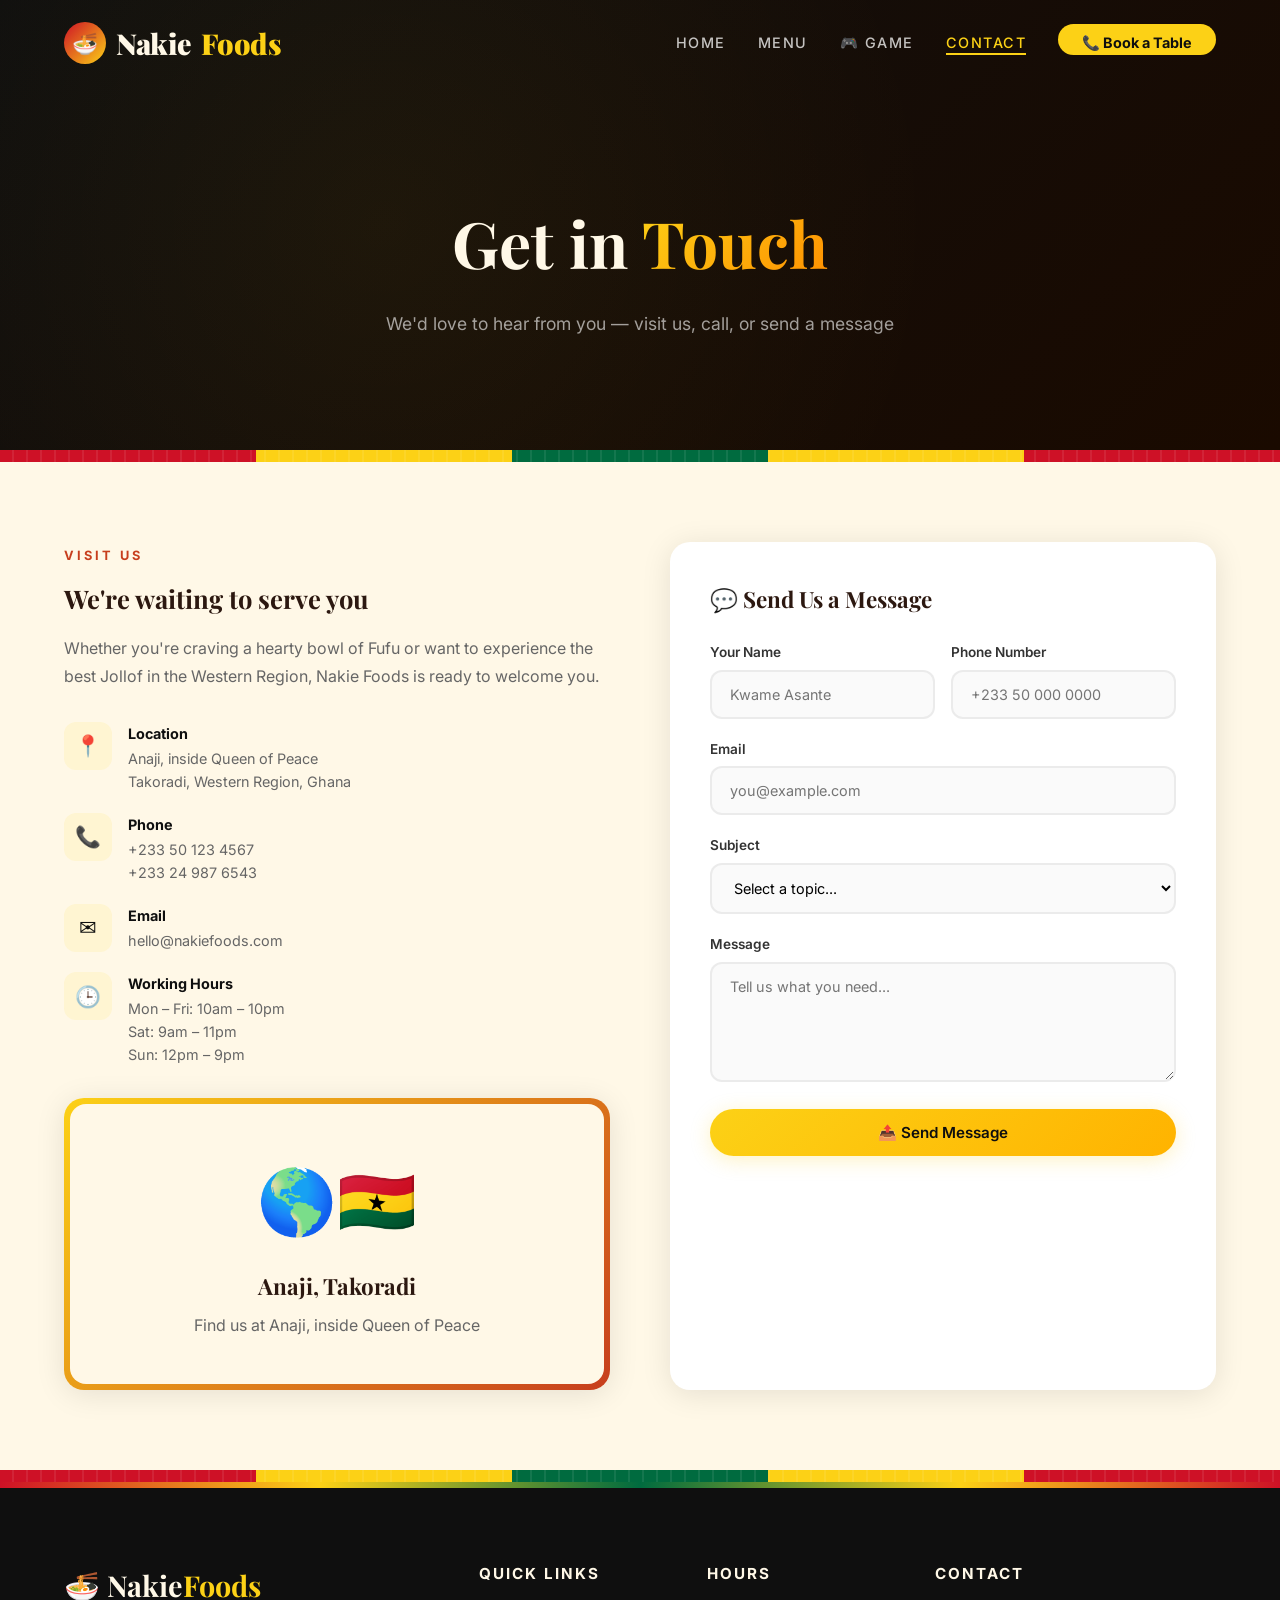
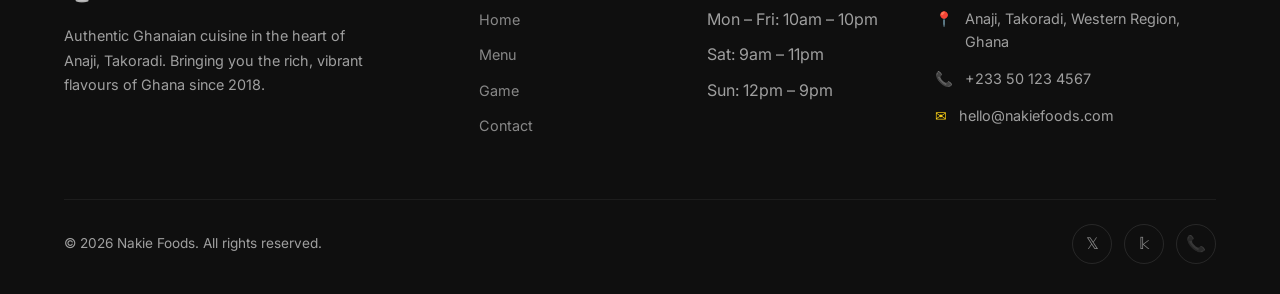
==== contact.html @ 51af8682 "Initial commit - Nakie Foods restaurant website with fufu pounding mini-game" ====
<!DOCTYPE html>
<html lang="en">
<head>
  <meta charset="UTF-8">
  <meta name="viewport" content="width=device-width, initial-scale=1.0">
  <meta name="description" content="Contact Nakie Foods in Anaji, Takoradi. Get in touch, book a table, or find our location for the best Ghanaian cuisine.">
  <title>Contact Us | Nakie Foods – Anaji, Takoradi</title>
  <link rel="stylesheet" href="css/style.css">
</head>
<body>

<div class="loader" id="loader">
  <div class="loader-spinner"></div>
</div>

<nav class="nav" id="nav">
  <div class="container">
    <a href="index.html" class="nav-logo">
      <span class="logo-icon">&#127836;</span>
      Nakie<span>Foods</span>
    </a>
    <button class="hamburger" id="hamburger" aria-label="Menu">
      <span></span><span></span><span></span>
    </button>
    <ul class="nav-links" id="navLinks">
      <li><a href="index.html">Home</a></li>
      <li><a href="menu.html">Menu</a></li>
      <li><a href="game.html">&#127918; Game</a></li>
      <li><a href="contact.html" class="active">Contact</a></li>
      <li><a href="contact.html" class="nav-cta">&#128222; Book a Table</a></li>
    </ul>
  </div>
</nav>

<section class="page-hero">
  <div class="container">
    <h1>Get in <span class="highlight">Touch</span></h1>
    <p>We'd love to hear from you — visit us, call, or send a message</p>
  </div>
</section>

<div class="kente-strip"></div>

<section class="contact-section">
  <div class="container">
    <div class="contact-grid">
      <div class="contact-info reveal">
        <span class="section-header" style="text-align:left;margin-bottom:16px;">
          <span class="subtitle">Visit Us</span>
        </span>
        <h3>We're waiting to serve you</h3>
        <p>Whether you're craving a hearty bowl of Fufu or want to experience the best Jollof in the Western Region, Nakie Foods is ready to welcome you.</p>
        <div class="contact-details">
          <div class="contact-detail">
            <div class="icon">&#128205;</div>
            <div class="info">
              <h4>Location</h4>
              <p>Anaji, inside Queen of Peace<br>Takoradi, Western Region, Ghana</p>
            </div>
          </div>
          <div class="contact-detail">
            <div class="icon">&#128222;</div>
            <div class="info">
              <h4>Phone</h4>
              <p>+233 50 123 4567<br>+233 24 987 6543</p>
            </div>
          </div>
          <div class="contact-detail">
            <div class="icon">&#9993;</div>
            <div class="info">
              <h4>Email</h4>
              <p>hello@nakiefoods.com</p>
            </div>
          </div>
          <div class="contact-detail">
            <div class="icon">&#128338;</div>
            <div class="info">
              <h4>Working Hours</h4>
              <p>Mon – Fri: 10am – 10pm<br>Sat: 9am – 11pm<br>Sun: 12pm – 9pm</p>
            </div>
          </div>
        </div>
        <div class="contact-map">
          <div class="map-inner">
            <div class="big-emoji">&#127758;&#127468;&#127469;</div>
<h4>Anaji, Takoradi</h4>
<p>Find us at Anaji, inside Queen of Peace</p>
          </div>
        </div>
      </div>
      <div class="contact-form reveal">
        <h3>&#128172; Send Us a Message</h3>
        <form id="contactForm">
          <div class="form-row">
            <div class="form-group">
              <label for="name">Your Name</label>
              <input type="text" id="name" placeholder="Kwame Asante" required>
            </div>
            <div class="form-group">
              <label for="phone">Phone Number</label>
              <input type="tel" id="phone" placeholder="+233 50 000 0000">
            </div>
          </div>
          <div class="form-group">
            <label for="email">Email</label>
            <input type="email" id="email" placeholder="you@example.com" required>
          </div>
          <div class="form-group">
            <label for="subject">Subject</label>
            <select id="subject">
              <option value="">Select a topic...</option>
              <option value="reservation">Table Reservation</option>
              <option value="catering">Catering / Event Booking</option>
              <option value="feedback">Feedback / Compliment</option>
              <option value="inquiry">General Inquiry</option>
            </select>
          </div>
          <div class="form-group">
            <label for="message">Message</label>
            <textarea id="message" placeholder="Tell us what you need..."></textarea>
          </div>
          <button type="submit" class="btn btn-primary" style="width:100%;justify-content:center;">&#128228; Send Message</button>
        </form>
      </div>
    </div>
  </div>
</section>

<div class="kente-strip"></div>

<footer class="footer">
  <div class="container">
    <div class="footer-grid">
      <div class="footer-brand">
        <h3>&#127836; Nakie<span>Foods</span></h3>
        <p>Authentic Ghanaian cuisine in the heart of Anaji, Takoradi. Bringing you the rich, vibrant flavours of Ghana since 2018.</p>
      </div>
      <div class="footer-col">
        <h4>Quick Links</h4>
        <ul>
          <li><a href="index.html">Home</a></li>
          <li><a href="menu.html">Menu</a></li>
          <li><a href="game.html">Game</a></li>
          <li><a href="contact.html">Contact</a></li>
        </ul>
      </div>
      <div class="footer-col">
        <h4>Hours</h4>
        <ul>
          <li>Mon – Fri: 10am – 10pm</li>
          <li>Sat: 9am – 11pm</li>
          <li>Sun: 12pm – 9pm</li>
        </ul>
      </div>
      <div class="footer-col">
        <h4>Contact</h4>
        <div class="contact-item">
          <span class="icon">&#128205;</span>
          <span>Anaji, Takoradi, Western Region, Ghana</span>
        </div>
        <div class="contact-item">
          <span class="icon">&#128222;</span>
          <span>+233 50 123 4567</span>
        </div>
        <div class="contact-item">
          <span class="icon">&#9993;</span>
          <span>hello@nakiefoods.com</span>
        </div>
      </div>
    </div>
    <div class="footer-bottom">
      <span>&copy; 2026 Nakie Foods. All rights reserved.</span>
      <div class="footer-socials">
        <a href="#" aria-label="Instagram">&#120143;</a>
        <a href="#" aria-label="Facebook">&#120156;</a>
        <a href="#" aria-label="WhatsApp">&#128222;</a>
      </div>
    </div>
  </div>
</footer>

<script src="js/script.js"></script>
</body>
</html>
---- css/style.css ----
@import url('https://fonts.googleapis.com/css2?family=Playfair+Display:ital,wght@0,400;0,700;0,900;1,700&family=Inter:wght@300;400;600;700;800&family=DM+Sans:wght@400;500;700&display=swap');

:root {
  --red: #CE1126;
  --gold: #FCD116;
  --green: #006B3F;
  --black: #0F0F0F;
  --cream: #FFF8E7;
  --terracotta: #C73E1D;
  --warm-brown: #8B4513;
  --dark-brown: #2C1810;
  --spice: #E8A317;
  --font-display: 'Playfair Display', serif;
  --font-body: 'Inter', sans-serif;
  --font-alt: 'DM Sans', sans-serif;
  --shadow: 0 4px 30px rgba(0,0,0,0.1);
  --shadow-lg: 0 8px 50px rgba(0,0,0,0.15);
  --transition: 0.4s cubic-bezier(0.25, 0.46, 0.45, 0.94);
}

*, *::before, *::after { margin: 0; padding: 0; box-sizing: border-box; }

html {
  scroll-behavior: smooth;
  font-size: 16px;
}

body {
  font-family: var(--font-body);
  color: var(--black);
  background: var(--cream);
  overflow-x: hidden;
  line-height: 1.6;
}

::selection {
  background: var(--gold);
  color: var(--black);
}

.container {
  max-width: 1200px;
  margin: 0 auto;
  padding: 0 24px;
}

/* ─── PATTERN OVERLAYS ─── */
.pattern-bg {
  position: relative;
}
.pattern-bg::before {
  content: '';
  position: absolute;
  inset: 0;
  opacity: 0.04;
  background-image:
    repeating-linear-gradient(45deg, var(--black) 0px, var(--black) 2px, transparent 2px, transparent 8px),
    repeating-linear-gradient(-45deg, var(--black) 0px, var(--black) 2px, transparent 2px, transparent 8px);
  pointer-events: none;
}

.kente-strip {
  height: 12px;
  background: linear-gradient(
    90deg,
    var(--red) 0%, var(--red) 20%,
    var(--gold) 20%, var(--gold) 40%,
    var(--green) 40%, var(--green) 60%,
    var(--gold) 60%, var(--gold) 80%,
    var(--red) 80%, var(--red) 100%
  );
  position: relative;
}
.kente-strip::after {
  content: '';
  position: absolute;
  inset: 0;
  background: repeating-linear-gradient(
    90deg,
    transparent, transparent 12px,
    rgba(255,255,255,0.08) 12px, rgba(255,255,255,0.08) 14px
  );
}

/* ─── LOADER ─── */
.loader {
  position: fixed;
  inset: 0;
  background: var(--black);
  display: flex;
  align-items: center;
  justify-content: center;
  z-index: 99999;
  transition: opacity 0.8s ease, visibility 0.8s ease;
}
.loader.hidden {
  opacity: 0;
  visibility: hidden;
}
.loader-spinner {
  width: 60px;
  height: 60px;
  border-radius: 50%;
  border: 4px solid var(--gold);
  border-top-color: var(--red);
  animation: spin 0.8s linear infinite;
}
@keyframes spin { to { transform: rotate(360deg); } }

/* ─── NAV ─── */
.nav {
  position: fixed;
  top: 0;
  left: 0;
  right: 0;
  z-index: 9999;
  padding: 20px 0;
  transition: all var(--transition);
}
.nav.scrolled {
  background: rgba(15,15,15,0.95);
  backdrop-filter: blur(20px);
  padding: 12px 0;
  box-shadow: 0 4px 30px rgba(0,0,0,0.3);
}
.nav .container {
  display: flex;
  align-items: center;
  justify-content: space-between;
}
.nav-logo {
  font-family: var(--font-display);
  font-size: 1.8rem;
  font-weight: 900;
  color: var(--cream);
  text-decoration: none;
  letter-spacing: -0.5px;
  display: flex;
  align-items: center;
  gap: 10px;
}
.nav-logo span {
  color: var(--gold);
}
.nav-logo .logo-icon {
  width: 42px;
  height: 42px;
  background: linear-gradient(135deg, var(--red), var(--gold));
  border-radius: 50%;
  display: flex;
  align-items: center;
  justify-content: center;
  font-size: 1.3rem;
}
.nav-links {
  display: flex;
  list-style: none;
  gap: 32px;
  align-items: center;
}
.nav-links a {
  color: rgba(255,255,255,0.75);
  text-decoration: none;
  font-size: 0.9rem;
  font-weight: 500;
  text-transform: uppercase;
  letter-spacing: 1.5px;
  transition: color var(--transition);
  position: relative;
  padding-bottom: 4px;
}
.nav-links a::after {
  content: '';
  position: absolute;
  bottom: 0;
  left: 0;
  width: 0;
  height: 2px;
  background: var(--gold);
  transition: width var(--transition);
}
.nav-links a:hover { color: var(--cream); }
.nav-links a:hover::after { width: 100%; }
.nav-links a.active { color: var(--gold); }
.nav-links a.active::after { width: 100%; }

.nav-cta {
  background: var(--gold);
  color: var(--black) !important;
  padding: 10px 24px;
  border-radius: 50px;
  font-weight: 700 !important;
  text-transform: none !important;
  letter-spacing: 0 !important;
  transition: all var(--transition) !important;
}
.nav-cta::after { display: none !important; }
.nav-cta:hover {
  background: var(--cream) !important;
  transform: translateY(-2px);
  box-shadow: 0 8px 25px rgba(252,209,22,0.3);
}

.hamburger {
  display: none;
  flex-direction: column;
  gap: 5px;
  cursor: pointer;
  background: none;
  border: none;
  padding: 4px;
}
.hamburger span {
  width: 28px;
  height: 2.5px;
  background: var(--cream);
  transition: all var(--transition);
  border-radius: 2px;
}
.hamburger.active span:nth-child(1) { transform: rotate(45deg) translate(5px, 5px); }
.hamburger.active span:nth-child(2) { opacity: 0; }
.hamburger.active span:nth-child(3) { transform: rotate(-45deg) translate(5px, -5px); }

/* ─── HERO ─── */
.hero {
  min-height: 100vh;
  display: flex;
  align-items: center;
  position: relative;
  background: linear-gradient(135deg, var(--black) 0%, #1a0a00 50%, var(--dark-brown) 100%);
  overflow: hidden;
}
.hero::before {
  content: '';
  position: absolute;
  inset: 0;
  background:
    radial-gradient(circle at 20% 50%, rgba(252,209,22,0.06) 0%, transparent 50%),
    radial-gradient(circle at 80% 30%, rgba(206,17,38,0.05) 0%, transparent 50%),
    radial-gradient(circle at 50% 80%, rgba(0,107,63,0.04) 0%, transparent 50%);
  pointer-events: none;
}

.hero-pattern {
  position: absolute;
  inset: 0;
  overflow: hidden;
  pointer-events: none;
}
.hero-pattern .shape {
  position: absolute;
  border-radius: 50%;
  opacity: 0.03;
}
.hero-pattern .shape:nth-child(1) {
  width: 600px;
  height: 600px;
  background: var(--gold);
  top: -100px;
  right: -100px;
  animation: float 20s ease-in-out infinite;
}
.hero-pattern .shape:nth-child(2) {
  width: 400px;
  height: 400px;
  background: var(--red);
  bottom: -50px;
  left: -50px;
  animation: float 25s ease-in-out infinite reverse;
}
.hero-pattern .shape:nth-child(3) {
  width: 300px;
  height: 300px;
  background: var(--green);
  top: 50%;
  left: 60%;
  animation: float 18s ease-in-out infinite;
}

@keyframes float {
  0%, 100% { transform: translate(0, 0) rotate(0deg); }
  33% { transform: translate(30px, -30px) rotate(5deg); }
  66% { transform: translate(-20px, 20px) rotate(-3deg); }
}

.hero-content {
  position: relative;
  z-index: 2;
  display: grid;
  grid-template-columns: 1fr 1fr;
  gap: 60px;
  align-items: center;
  padding: 120px 0 80px;
}

.hero-text .badge {
  display: inline-block;
  background: rgba(252,209,22,0.15);
  color: var(--gold);
  padding: 8px 20px;
  border-radius: 50px;
  font-size: 0.85rem;
  font-weight: 600;
  text-transform: uppercase;
  letter-spacing: 2px;
  margin-bottom: 24px;
  border: 1px solid rgba(252,209,22,0.25);
  backdrop-filter: blur(10px);
}

.hero-text h1 {
  font-family: var(--font-display);
  font-size: clamp(2.8rem, 6vw, 5rem);
  color: var(--cream);
  line-height: 1.1;
  margin-bottom: 24px;
  font-weight: 900;
}
.hero-text h1 .highlight {
  background: linear-gradient(135deg, var(--gold), #FF8F00);
  -webkit-background-clip: text;
  -webkit-text-fill-color: transparent;
  background-clip: text;
}

.hero-text p {
  color: rgba(255,255,255,0.7);
  font-size: 1.15rem;
  line-height: 1.8;
  margin-bottom: 36px;
  max-width: 520px;
}

.hero-buttons {
  display: flex;
  gap: 16px;
  flex-wrap: wrap;
}

.btn {
  display: inline-flex;
  align-items: center;
  gap: 10px;
  padding: 14px 32px;
  border-radius: 50px;
  font-weight: 600;
  font-size: 0.95rem;
  text-decoration: none;
  transition: all var(--transition);
  border: none;
  cursor: pointer;
  font-family: var(--font-body);
}
.btn-primary {
  background: linear-gradient(135deg, var(--gold), #FFB300);
  color: var(--black);
  box-shadow: 0 4px 20px rgba(252,209,22,0.25);
}
.btn-primary:hover {
  transform: translateY(-3px);
  box-shadow: 0 8px 35px rgba(252,209,22,0.35);
}
.btn-outline {
  border: 2px solid rgba(255,255,255,0.2);
  color: var(--cream);
  background: transparent;
}
.btn-outline:hover {
  border-color: var(--gold);
  color: var(--gold);
  background: rgba(252,209,22,0.1);
}

.hero-visual {
  position: relative;
  display: flex;
  justify-content: center;
  align-items: center;
}
.hero-visual .plate {
  width: 450px;
  height: 450px;
  border-radius: 50%;
  background: conic-gradient(from 45deg, var(--gold), var(--red), var(--green), var(--gold));
  opacity: 0.15;
  position: absolute;
  animation: pulse 4s ease-in-out infinite;
}
@keyframes pulse {
  0%, 100% { transform: scale(1); opacity: 0.15; }
  50% { transform: scale(1.05); opacity: 0.2; }
}

.hero-visual .food-grid {
  display: grid;
  grid-template-columns: 1fr 1fr;
  gap: 16px;
  position: relative;
  z-index: 1;
}
.hero-visual .food-item {
  width: 140px;
  height: 140px;
  border-radius: 24px;
  display: flex;
  flex-direction: column;
  align-items: center;
  justify-content: center;
  font-size: 2.5rem;
  background: rgba(255,255,255,0.05);
  backdrop-filter: blur(10px);
  border: 1px solid rgba(255,255,255,0.08);
  transition: all var(--transition);
  cursor: default;
  gap: 8px;
  position: relative;
  overflow: hidden;
}
.hero-visual .food-item span {
  font-size: 0.7rem;
  color: rgba(255,255,255,0.5);
  font-weight: 500;
  text-transform: uppercase;
  letter-spacing: 1px;
}
.hero-visual .food-item .food-img {
  width: 100%;
  height: 100%;
  object-fit: cover;
  border-radius: 20px;
  position: absolute;
  inset: 0;
}
.hero-visual .food-item:hover {
  background: rgba(255,255,255,0.1);
  transform: translateY(-8px) scale(1.02);
  border-color: rgba(252,209,22,0.3);
}
.hero-visual .food-item:nth-child(2) { transform: translateY(20px); }
.hero-visual .food-item:nth-child(3) { transform: translateY(-20px); }
.hero-visual .food-item:nth-child(4) { transform: translateY(0); }

/* ─── SECTION HEADERS ─── */
.section-header {
  text-align: center;
  margin-bottom: 60px;
}
.section-header .subtitle {
  display: inline-block;
  color: var(--terracotta);
  font-weight: 700;
  text-transform: uppercase;
  letter-spacing: 3px;
  font-size: 0.8rem;
  margin-bottom: 12px;
}
.section-header h2 {
  font-family: var(--font-display);
  font-size: clamp(2rem, 4vw, 3.2rem);
  color: var(--black);
  line-height: 1.2;
}
.section-header h2 .highlight {
  background: linear-gradient(135deg, var(--terracotta), var(--spice));
  -webkit-background-clip: text;
  -webkit-text-fill-color: transparent;
  background-clip: text;
}
.section-header p {
  color: #666;
  margin-top: 16px;
  font-size: 1.1rem;
  max-width: 600px;
  margin-left: auto;
  margin-right: auto;
}

/* ─── ABOUT SECTION ─── */
.about {
  padding: 100px 0;
  background: var(--cream);
}
.about-grid {
  display: grid;
  grid-template-columns: 1fr 1fr;
  gap: 60px;
  align-items: center;
}
.about-image {
  position: relative;
}
.about-image .frame {
  position: relative;
  border-radius: 24px;
  overflow: hidden;
  background: linear-gradient(135deg, var(--gold), var(--terracotta));
  padding: 8px;
}
.about-image .frame-inner {
  background: var(--cream);
  border-radius: 20px;
  padding: 40px;
  min-height: 380px;
  display: flex;
  flex-direction: column;
  align-items: center;
  justify-content: center;
  text-align: center;
}
.about-image .frame-inner .big-emoji {
  font-size: 5rem;
  margin-bottom: 16px;
}
.about-image .frame-inner h3 {
  font-family: var(--font-display);
  font-size: 1.8rem;
  color: var(--dark-brown);
}
.about-image .frame-inner p {
  color: #888;
  font-style: italic;
  margin-top: 8px;
}

.about-image .floating-card {
  position: absolute;
  bottom: -20px;
  right: -20px;
  background: var(--black);
  color: var(--cream);
  padding: 20px 28px;
  border-radius: 16px;
  box-shadow: var(--shadow-lg);
}
.about-img {
  width: 100%;
  height: 380px;
  object-fit: cover;
  border-radius: 18px;
  display: block;
}
.about-image .floating-card .number {
  font-family: var(--font-display);
  font-size: 2rem;
  font-weight: 900;
  color: var(--gold);
}
.about-image .floating-card .label {
  font-size: 0.85rem;
  opacity: 0.7;
}

.about-text h3 {
  font-family: var(--font-display);
  font-size: 1.6rem;
  margin-bottom: 20px;
  color: var(--dark-brown);
}
.about-text p {
  color: #555;
  line-height: 1.8;
  margin-bottom: 16px;
}
.about-stats {
  display: grid;
  grid-template-columns: repeat(3, 1fr);
  gap: 20px;
  margin-top: 32px;
}
.about-stats .stat {
  text-align: center;
  padding: 20px;
  background: white;
  border-radius: 16px;
  box-shadow: var(--shadow);
  transition: transform var(--transition);
}
.about-stats .stat:hover {
  transform: translateY(-4px);
}
.about-stats .stat .number {
  font-family: var(--font-display);
  font-size: 2rem;
  font-weight: 900;
  color: var(--terracotta);
}
.about-stats .stat .label {
  font-size: 0.8rem;
  color: #888;
  margin-top: 4px;
  text-transform: uppercase;
  letter-spacing: 0.5px;
}

/* ─── MENU PREVIEW ─── */
.menu-preview {
  padding: 100px 0;
  background: var(--black);
  position: relative;
}
.menu-preview::before {
  content: '';
  position: absolute;
  inset: 0;
  background:
    radial-gradient(circle at 30% 70%, rgba(206,17,38,0.05) 0%, transparent 50%),
    radial-gradient(circle at 70% 30%, rgba(252,209,22,0.04) 0%, transparent 50%);
  pointer-events: none;
}
.menu-preview .section-header h2 { color: var(--cream); }
.menu-preview .section-header p { color: rgba(255,255,255,0.5); }
.menu-preview .section-header .subtitle { color: var(--gold); }

.menu-grid {
  display: grid;
  grid-template-columns: repeat(auto-fit, minmax(320px, 1fr));
  gap: 24px;
  position: relative;
  z-index: 1;
}

.menu-card {
  background: rgba(255,255,255,0.04);
  backdrop-filter: blur(10px);
  border: 1px solid rgba(255,255,255,0.06);
  border-radius: 20px;
  padding: 28px;
  transition: all var(--transition);
  cursor: default;
  position: relative;
  overflow: hidden;
}
.menu-card::before {
  content: '';
  position: absolute;
  top: 0;
  left: 0;
  right: 0;
  height: 3px;
  background: linear-gradient(90deg, var(--gold), var(--red), var(--green));
  transform: scaleX(0);
  transition: transform var(--transition);
  transform-origin: left;
}
.menu-card:hover {
  background: rgba(255,255,255,0.07);
  border-color: rgba(252,209,22,0.15);
  transform: translateY(-6px);
}
.menu-card:hover::before { transform: scaleX(1); }

.menu-card .card-img {
  width: 100%;
  height: 200px;
  object-fit: cover;
  border-radius: 12px;
  margin-bottom: 16px;
  transition: transform var(--transition);
}
.menu-card:hover .card-img {
  transform: scale(1.03);
}
.menu-card .card-icon {
  font-size: 2.5rem;
  margin-bottom: 16px;
}
.menu-card h3 {
  font-family: var(--font-display);
  color: var(--cream);
  font-size: 1.3rem;
  margin-bottom: 8px;
}
.menu-card .price {
  font-family: var(--font-display);
  font-size: 1.5rem;
  color: var(--gold);
  font-weight: 700;
}
.menu-card .desc {
  color: rgba(255,255,255,0.5);
  font-size: 0.9rem;
  line-height: 1.6;
  margin: 10px 0 16px;
}
.menu-card .tag {
  display: inline-block;
  padding: 4px 12px;
  border-radius: 50px;
  font-size: 0.7rem;
  font-weight: 600;
  text-transform: uppercase;
  letter-spacing: 0.5px;
  background: rgba(252,209,22,0.1);
  color: var(--gold);
  border: 1px solid rgba(252,209,22,0.15);
}

.menu-cta {
  text-align: center;
  margin-top: 48px;
}

/* ─── TESTIMONIALS ─── */
.testimonials {
  padding: 100px 0;
  background: var(--cream);
}
.testimonial-grid {
  display: grid;
  grid-template-columns: repeat(auto-fit, minmax(340px, 1fr));
  gap: 24px;
}
.testimonial-card {
  background: white;
  border-radius: 20px;
  padding: 32px;
  box-shadow: var(--shadow);
  transition: transform var(--transition);
  position: relative;
}
.testimonial-card:hover {
  transform: translateY(-4px);
}
.testimonial-card .stars {
  color: var(--gold);
  font-size: 1.1rem;
  margin-bottom: 16px;
  letter-spacing: 2px;
}
.testimonial-card blockquote {
  color: #555;
  font-style: italic;
  line-height: 1.7;
  font-size: 0.95rem;
  margin-bottom: 20px;
}
.testimonial-card .author {
  display: flex;
  align-items: center;
  gap: 12px;
}
.testimonial-card .author .avatar {
  width: 44px;
  height: 44px;
  border-radius: 50%;
  background: linear-gradient(135deg, var(--gold), var(--terracotta));
  display: flex;
  align-items: center;
  justify-content: center;
  font-weight: 700;
  font-size: 1.1rem;
  color: var(--black);
}
.testimonial-card .author .name {
  font-weight: 700;
  font-size: 0.9rem;
  color: var(--black);
}
.testimonial-card .author .handle {
  font-size: 0.8rem;
  color: #999;
}

/* ─── FOOTER ─── */
.footer {
  background: var(--black);
  color: rgba(255,255,255,0.6);
  padding: 80px 0 30px;
  position: relative;
}
.footer::before {
  content: '';
  position: absolute;
  top: 0;
  left: 0;
  right: 0;
  height: 6px;
  background: linear-gradient(90deg, var(--red), var(--gold), var(--green), var(--gold), var(--red));
}
.footer-grid {
  display: grid;
  grid-template-columns: 2fr 1fr 1fr 1.5fr;
  gap: 40px;
  margin-bottom: 50px;
}
.footer-brand h3 {
  font-family: var(--font-display);
  font-size: 1.8rem;
  color: var(--cream);
  margin-bottom: 16px;
}
.footer-brand h3 span { color: var(--gold); }
.footer-brand p {
  font-size: 0.9rem;
  line-height: 1.7;
  max-width: 320px;
}
.footer-col h4 {
  color: var(--cream);
  font-size: 0.95rem;
  text-transform: uppercase;
  letter-spacing: 2px;
  margin-bottom: 20px;
  font-weight: 700;
}
.footer-col ul {
  list-style: none;
}
.footer-col ul li { margin-bottom: 10px; }
.footer-col ul a {
  color: rgba(255,255,255,0.5);
  text-decoration: none;
  font-size: 0.9rem;
  transition: color var(--transition);
}
.footer-col ul a:hover { color: var(--gold); }
.footer-col .contact-item {
  display: flex;
  gap: 12px;
  margin-bottom: 14px;
  font-size: 0.9rem;
}
.footer-col .contact-item .icon {
  color: var(--gold);
  flex-shrink: 0;
}

.footer-bottom {
  border-top: 1px solid rgba(255,255,255,0.06);
  padding-top: 24px;
  display: flex;
  justify-content: space-between;
  align-items: center;
  flex-wrap: wrap;
  gap: 16px;
  font-size: 0.85rem;
}
.footer-socials {
  display: flex;
  gap: 12px;
}
.footer-socials a {
  width: 40px;
  height: 40px;
  border-radius: 50%;
  border: 1px solid rgba(255,255,255,0.1);
  display: flex;
  align-items: center;
  justify-content: center;
  color: rgba(255,255,255,0.5);
  text-decoration: none;
  transition: all var(--transition);
  font-size: 1rem;
}
.footer-socials a:hover {
  border-color: var(--gold);
  color: var(--gold);
  background: rgba(252,209,22,0.1);
}

@keyframes fadeIn {
  from { opacity: 0; transform: translateY(10px); }
  to { opacity: 1; transform: translateY(0); }
}

/* ─── SCROLL ANIMATIONS ─── */
.reveal {
  opacity: 0;
  transform: translateY(40px);
  transition: all 0.8s cubic-bezier(0.25, 0.46, 0.45, 0.94);
}
.reveal.visible {
  opacity: 1;
  transform: translateY(0);
}

/* ─── MENU PAGE ─── */
.page-hero {
  min-height: 50vh;
  display: flex;
  align-items: center;
  justify-content: center;
  text-align: center;
  background: linear-gradient(135deg, var(--black) 0%, #1a0a00 100%);
  position: relative;
  overflow: hidden;
  padding-top: 80px;
}
.page-hero::before {
  content: '';
  position: absolute;
  inset: 0;
  background: radial-gradient(circle at 30% 50%, rgba(252,209,22,0.05), transparent 60%);
}
.page-hero h1 {
  font-family: var(--font-display);
  font-size: clamp(2.5rem, 5vw, 4rem);
  color: var(--cream);
  position: relative;
  z-index: 1;
}
.page-hero h1 .highlight {
  background: linear-gradient(135deg, var(--gold), #FF8F00);
  -webkit-background-clip: text;
  -webkit-text-fill-color: transparent;
  background-clip: text;
}
.page-hero p {
  color: rgba(255,255,255,0.6);
  font-size: 1.1rem;
  margin-top: 16px;
  position: relative;
  z-index: 1;
}

.full-menu {
  padding: 80px 0;
  background: var(--cream);
}
.menu-tabs {
  display: flex;
  justify-content: center;
  gap: 12px;
  margin-bottom: 48px;
  flex-wrap: wrap;
}
.menu-tab {
  padding: 10px 28px;
  border-radius: 50px;
  border: 2px solid rgba(0,0,0,0.06);
  background: white;
  font-family: var(--font-body);
  font-size: 0.9rem;
  font-weight: 600;
  cursor: pointer;
  transition: all var(--transition);
  color: #666;
}
.menu-tab:hover {
  border-color: var(--gold);
  color: var(--black);
}
.menu-tab.active {
  background: var(--black);
  color: var(--cream);
  border-color: var(--black);
}

.menu-section {
  display: none;
}
.menu-section.active {
  display: block;
}

.menu-items {
  display: grid;
  grid-template-columns: repeat(auto-fit, minmax(280px, 1fr));
  gap: 20px;
}
.menu-item {
  background: white;
  border-radius: 16px;
  padding: 24px;
  box-shadow: var(--shadow);
  display: flex;
  align-items: flex-start;
  gap: 20px;
  transition: all var(--transition);
}
.menu-item:hover {
  transform: translateY(-3px);
  box-shadow: var(--shadow-lg);
}
.menu-item .item-icon {
  font-size: 2.2rem;
  width: 60px;
  height: 60px;
  display: flex;
  align-items: center;
  justify-content: center;
  background: rgba(252,209,22,0.08);
  border-radius: 12px;
  flex-shrink: 0;
}
.menu-item .item-img {
  width: 100px;
  height: 100px;
  object-fit: cover;
  border-radius: 14px;
  flex-shrink: 0;
}
.menu-item-block {
  display: flex;
  flex-direction: column;
  background: white;
  border-radius: 16px;
  overflow: hidden;
  box-shadow: var(--shadow);
  transition: all var(--transition);
}
.menu-item-block:hover {
  transform: translateY(-3px);
  box-shadow: var(--shadow-lg);
}
.menu-item-block .item-img-full {
  width: 100%;
  height: 200px;
  object-fit: cover;
}
.menu-item-block .item-body {
  padding: 20px;
}
.menu-item .item-info { flex: 1; }
.menu-item .item-info h3,
.menu-item-block .item-body h3 {
  font-family: var(--font-display);
  font-size: 1.1rem;
  margin-bottom: 4px;
  color: var(--dark-brown);
}
.menu-item .item-info .desc,
.menu-item-block .item-body .desc {
  font-size: 0.85rem;
  color: #888;
  margin-bottom: 8px;
}
.menu-item .item-info .meta,
.menu-item-block .item-body .meta {
  display: flex;
  gap: 12px;
  align-items: center;
}
.menu-item .item-info .price,
.menu-item-block .item-body .price {
  font-family: var(--font-display);
  font-size: 1.2rem;
  font-weight: 700;
  color: var(--terracotta);
}
.menu-item .item-info .badge,
.menu-item-block .item-body .badge {
  display: inline-block;
  padding: 2px 10px;
  border-radius: 50px;
  font-size: 0.65rem;
  font-weight: 600;
  text-transform: uppercase;
  background: rgba(0,107,63,0.08);
  color: var(--green);
}
.menu-item .item-info .badge.hot,
.menu-item-block .item-body .badge.hot {
  background: rgba(206,17,38,0.08);
  color: var(--red);
}
.menu-item .item-info .badge.popular,
.menu-item-block .item-body .badge.popular {
  background: rgba(252,209,22,0.15);
  color: #B8860B;
}

/* ─── CONTACT PAGE ─── */
.contact-section {
  padding: 80px 0;
  background: var(--cream);
}
.contact-grid {
  display: grid;
  grid-template-columns: 1fr 1fr;
  gap: 60px;
}
.contact-info h3 {
  font-family: var(--font-display);
  font-size: 1.6rem;
  color: var(--dark-brown);
  margin-bottom: 16px;
}
.contact-info > p {
  color: #666;
  line-height: 1.7;
  margin-bottom: 32px;
}
.contact-details {
  display: flex;
  flex-direction: column;
  gap: 20px;
  margin-bottom: 32px;
}
.contact-detail {
  display: flex;
  gap: 16px;
  align-items: flex-start;
}
.contact-detail .icon {
  width: 48px;
  height: 48px;
  border-radius: 12px;
  background: rgba(252,209,22,0.1);
  display: flex;
  align-items: center;
  justify-content: center;
  font-size: 1.3rem;
  flex-shrink: 0;
}
.contact-detail .info h4 {
  font-size: 0.9rem;
  font-weight: 700;
  margin-bottom: 2px;
  color: var(--black);
}
.contact-detail .info p {
  font-size: 0.9rem;
  color: #666;
}
.contact-map {
  border-radius: 20px;
  overflow: hidden;
  box-shadow: var(--shadow);
  background: linear-gradient(135deg, var(--gold), var(--terracotta));
  padding: 6px;
}
.contact-map .map-inner {
  background: var(--cream);
  border-radius: 16px;
  padding: 40px;
  text-align: center;
  min-height: 280px;
  display: flex;
  flex-direction: column;
  align-items: center;
  justify-content: center;
}
.contact-map .map-inner .big-emoji {
  font-size: 4rem;
  margin-bottom: 16px;
}
.contact-map .map-inner h4 {
  font-family: var(--font-display);
  font-size: 1.4rem;
  color: var(--dark-brown);
}
.contact-map .map-inner p {
  color: #666;
  margin-top: 8px;
}

.contact-form {
  background: white;
  border-radius: 20px;
  padding: 40px;
  box-shadow: var(--shadow);
}
.contact-form h3 {
  font-family: var(--font-display);
  font-size: 1.4rem;
  margin-bottom: 24px;
  color: var(--dark-brown);
}
.form-group {
  margin-bottom: 20px;
}
.form-group label {
  display: block;
  font-size: 0.85rem;
  font-weight: 600;
  margin-bottom: 6px;
  color: #333;
}
.form-group input,
.form-group textarea,
.form-group select {
  width: 100%;
  padding: 14px 18px;
  border: 2px solid rgba(0,0,0,0.06);
  border-radius: 12px;
  font-family: var(--font-body);
  font-size: 0.9rem;
  transition: border-color var(--transition);
  background: #FAFAFA;
  outline: none;
}
.form-group input:focus,
.form-group textarea:focus,
.form-group select:focus {
  border-color: var(--gold);
  background: white;
}
.form-group textarea {
  min-height: 120px;
  resize: vertical;
}
.form-row {
  display: grid;
  grid-template-columns: 1fr 1fr;
  gap: 16px;
}

/* ─── RESPONSIVE ─── */
@media (max-width: 968px) {
  .hero-content {
    grid-template-columns: 1fr;
    text-align: center;
    gap: 40px;
  }
  .hero-text p { margin-left: auto; margin-right: auto; }
  .hero-buttons { justify-content: center; }
  .hero-visual .food-item { width: 110px; height: 110px; font-size: 2rem; }
  .hero-visual .plate { width: 330px; height: 330px; }
  .about-grid { grid-template-columns: 1fr; }
  .about-image .floating-card { right: 0; }
  .footer-grid { grid-template-columns: 1fr 1fr; }
  .contact-grid { grid-template-columns: 1fr; }
}

@media (max-width: 768px) {
  .hamburger { display: flex; }
  .nav-links {
    position: fixed;
    top: 0;
    right: -100%;
    width: 280px;
    height: 100vh;
    background: rgba(15,15,15,0.98);
    backdrop-filter: blur(20px);
    flex-direction: column;
    padding: 100px 40px;
    gap: 24px;
    transition: right var(--transition);
    align-items: flex-start;
  }
  .nav-links.open { right: 0; }
  .nav-links a { font-size: 1.1rem; }
  .hero-text h1 { font-size: 2.5rem; }
  .hero-visual .food-item { width: 90px; height: 90px; font-size: 1.6rem; }
  .hero-visual .food-item span { display: none; }
  .hero-visual .plate { width: 260px; height: 260px; }
  .about-stats { grid-template-columns: 1fr; }
  .footer-grid { grid-template-columns: 1fr; }
  .form-row { grid-template-columns: 1fr; }
  .menu-grid { grid-template-columns: 1fr; }
  .testimonial-grid { grid-template-columns: 1fr; }
  .menu-items { grid-template-columns: 1fr; }
  .contact-form { padding: 24px; }
}

@media (max-width: 480px) {
  .hero-visual .food-grid { gap: 10px; }
  .hero-visual .food-item { width: 75px; height: 75px; font-size: 1.3rem; }
  .hero-visual .plate { width: 210px; height: 210px; }
  .hero-text h1 { font-size: 2rem; }
  .btn { padding: 12px 24px; font-size: 0.85rem; }
}

/* ─── GAME PAGE ─── */
.game-hero {
  min-height: 40vh;
}
.game-section {
  padding: 60px 0;
  background: var(--cream);
}

/* ─── CHARACTER SELECT ─── */
.char-select {
  text-align: center;
}
.char-select h2 {
  font-family: var(--font-display);
  font-size: 1.8rem;
  color: var(--dark-brown);
  margin-bottom: 32px;
}
.char-cards {
  display: flex;
  justify-content: center;
  gap: 20px;
  flex-wrap: wrap;
}
.char-card {
  background: white;
  border: 3px solid transparent;
  border-radius: 20px;
  padding: 28px 24px 20px;
  width: 160px;
  cursor: pointer;
  transition: all var(--transition);
  box-shadow: var(--shadow);
  display: flex;
  flex-direction: column;
  align-items: center;
  gap: 8px;
  font-family: var(--font-body);
}
.char-card:hover {
  border-color: var(--gold);
  transform: translateY(-6px);
  box-shadow: var(--shadow-lg);
}
.char-card strong {
  font-size: 1.1rem;
  color: var(--black);
}
.char-card span {
  font-size: 0.8rem;
  color: #888;
}
.cc-avatar {
  width: 72px;
  height: 92px;
  margin-bottom: 4px;
  position: relative;
  display: flex;
  flex-direction: column;
  align-items: center;
}
.cc-head {
  width: 24px;
  height: 24px;
  border-radius: 50%;
  position: relative;
  z-index: 2;
  flex-shrink: 0;
}
.cc-scarf {
  position: absolute;
  top: -4px;
  left: -8px;
  width: 40px;
  height: 16px;
  background: linear-gradient(to bottom, #E8A317, #B8860B);
  border-radius: 12px 12px 6px 6px;
  z-index: 3;
}
.cc-scarf::after {
  content: '';
  position: absolute;
  bottom: -8px;
  left: 50%;
  transform: translateX(-50%);
  width: 10px;
  height: 10px;
  background: #E8A317;
  border-radius: 0 0 5px 5px;
}
.cc-body {
  width: 36px;
  height: 30px;
  border-radius: 8px 8px 4px 4px;
  margin-top: -4px;
  z-index: 1;
  position: relative;
}
.cc-arm {
  position: absolute;
  width: 8px;
  height: 22px;
  border-radius: 4px;
  top: 30px;
  background: inherit;
}
.cc-arm.l { left: 8px; transform: rotate(12deg); transform-origin: top center; }
.cc-arm.r { right: 8px; transform: rotate(-12deg); transform-origin: top center; }
.cc-pants {
  width: 30px;
  height: 20px;
  background: #2C6B2F;
  border-radius: 0 0 6px 6px;
  margin-top: -2px;
}
.ca-kofi .cc-head { background: #5C3A1E; }
.ca-kofi .cc-head::before {
  content: '';
  position: absolute;
  top: -16px;
  left: -10px;
  width: 44px;
  height: 20px;
  background: radial-gradient(ellipse at 40% 40%, #1A0E06 0%, #2C1A0E 60%);
  border-radius: 22px 22px 8px 8px;
  z-index: -1;
}
.ca-kofi .cc-head::after {
  content: '';
  position: absolute;
  bottom: -18px;
  left: -8px;
  width: 40px;
  height: 24px;
  background: radial-gradient(ellipse at 50% 30%, #1A0E06 0%, #2C1A0E 60%);
  border-radius: 8px 8px 14px 14px;
  z-index: -1;
}
.ca-kofi .cc-body {
  background: #CE1126;
  width: 48px;
  height: 36px;
  border-radius: 12px 12px 4px 4px;
}
.ca-kofi .cc-arm {
  background: #5C3A1E;
  width: 10px;
  height: 28px;
  top: 28px;
  border-radius: 5px;
}
.ca-kofi .cc-arm.l { left: 2px; transform: rotate(15deg); }
.ca-kofi .cc-arm.r { right: 2px; transform: rotate(-15deg); }

.ca-maama .cc-head { background: #8B6914; }
.ca-maama .cc-body {
  background: #006B3F;
  width: 56px;
  height: 36px;
  border-radius: 18px 18px 8px 8px;
}
.ca-maama .cc-scarf { display: block; }

.ca-ato .cc-head { background: #D4A574; width: 18px; height: 18px; }
.ca-ato .cc-body {
  background: #1E90FF;
  width: 26px;
  height: 22px;
  border-radius: 6px;
  margin-top: -3px;
}
.ca-ato .cc-pants { background: #1A5276; width: 26px; }

/* ─── GAME CONTAINER ─── */
.game-container {
  max-width: 620px;
  margin: 0 auto;
  background: white;
  border-radius: 24px;
  padding: 40px;
  box-shadow: var(--shadow-lg);
  text-align: center;
}
.game-header {
  display: flex;
  justify-content: center;
  gap: 32px;
  margin-bottom: 20px;
}
.game-stat {
  display: flex;
  flex-direction: column;
  align-items: center;
}
.stat-label {
  font-size: 0.7rem;
  text-transform: uppercase;
  letter-spacing: 2px;
  color: #999;
  font-weight: 600;
}
.stat-value {
  font-family: var(--font-display);
  font-size: 1.6rem;
  font-weight: 900;
  color: var(--dark-brown);
}
.progress-track {
  height: 8px;
  background: #eee;
  border-radius: 50px;
  overflow: hidden;
  margin-bottom: 24px;
}
.progress-fill {
  width: 0%;
  height: 100%;
  background: linear-gradient(90deg, var(--gold), var(--terracotta));
  border-radius: 50px;
  transition: width 0.2s ease;
}

/* ─── GAME SCENE (character + mortar) ─── */
.game-scene {
  display: flex;
  align-items: flex-end;
  justify-content: center;
  gap: 4px;
  margin-bottom: 20px;
  position: relative;
  min-height: 280px;
}
.char-figure {
  display: flex;
  flex-direction: column;
  align-items: center;
  position: relative;
  z-index: 2;
  flex-shrink: 0;
}
.char-head {
  width: 56px;
  height: 56px;
  border-radius: 50%;
  position: relative;
  display: flex;
  align-items: center;
  justify-content: center;
  box-shadow: inset 0 -3px 8px rgba(0,0,0,0.15);
  z-index: 2;
  transition: width 0.3s, height 0.3s;
}
.char-kofi .char-head { width: 58px; height: 58px; }
.char-maama .char-head { width: 60px; height: 60px; }
.char-ato .char-head { width: 46px; height: 46px; }

.char-scarf {
  display: none;
  position: absolute;
  top: -8px;
  left: -16px;
  width: 92px;
  height: 28px;
  background: linear-gradient(to bottom, #E8A317, #CC8800);
  border-radius: 22px 22px 10px 10px;
  z-index: 3;
  box-shadow: 0 2px 6px rgba(0,0,0,0.1);
}
.char-scarf::before {
  content: '';
  position: absolute;
  top: 4px;
  left: 12px;
  width: 68px;
  height: 6px;
  background: repeating-linear-gradient(90deg, #B8860B 0px, #E8A317 6px, #B8860B 12px);
  border-radius: 3px;
  opacity: 0.5;
}
.char-scarf::after {
  content: '';
  position: absolute;
  bottom: -16px;
  left: 50%;
  transform: translateX(-50%);
  width: 16px;
  height: 18px;
  background: #E8A317;
  border-radius: 0 0 8px 8px;
  box-shadow: 0 2px 4px rgba(0,0,0,0.08);
}
.char-eye {
  width: 5px;
  height: 5px;
  background: rgba(0,0,0,0.6);
  border-radius: 50%;
  position: absolute;
  top: 18px;
}
.char-eye.left { left: 14px; }
.char-eye.right { right: 14px; }
.char-mouth {
  position: absolute;
  bottom: 10px;
  width: 12px;
  height: 6px;
  border-bottom: 2px solid rgba(0,0,0,0.4);
  border-radius: 0 0 6px 6px;
}
.char-torso {
  display: flex;
  flex-direction: column;
  align-items: center;
  position: relative;
}
.char-body {
  width: 72px;
  height: 85px;
  border-radius: 16px;
  margin-top: -6px;
  display: flex;
  align-items: center;
  justify-content: center;
  box-shadow: inset 0 -4px 12px rgba(0,0,0,0.12);
  position: relative;
  z-index: 1;
  transition: width 0.3s, height 0.3s, border-radius 0.3s;
}
.char-legs {
  display: none;
  width: 36px;
  height: 24px;
  background: #1A5276;
  border-radius: 0 0 10px 10px;
  margin-top: -3px;
  z-index: 1;
  position: relative;
}
.char-legs::before,
.char-legs::after {
  content: '';
  position: absolute;
  bottom: -2px;
  width: 14px;
  height: 18px;
  background: #1A5276;
  border-radius: 0 0 6px 6px;
}
.char-legs::before { left: 2px; }
.char-legs::after { right: 2px; }

/* ─── KOFI: broad, muscular, bearded ─── */
.char-kofi .char-head::before {
  content: '';
  position: absolute;
  top: -30px;
  left: -20px;
  width: 98px;
  height: 44px;
  background: radial-gradient(ellipse at 40% 40%, #1A0E06 0%, #2C1A0E 50%, #3D2515 100%);
  border-radius: 49px 49px 20px 20px;
  z-index: -1;
  box-shadow:
    inset 0 -6px 10px rgba(0,0,0,0.4),
    0 3px 0 #1A0E06,
    0 6px 0 #1A0E06;
}
.char-kofi .char-head::after {
  content: '';
  position: absolute;
  bottom: -42px;
  left: -18px;
  width: 92px;
  height: 52px;
  background: radial-gradient(ellipse at 50% 30%, #1A0E06 0%, #2C1A0E 50%, #3D2515 100%);
  border-radius: 18px 18px 30px 30px;
  z-index: -1;
  box-shadow:
    inset 0 -6px 10px rgba(0,0,0,0.3),
    0 2px 0 #1A0E06,
    0 4px 0 #1A0E06,
    3px 6px 0 #1A0E06,
    -3px 6px 0 #1A0E06;
}
.char-kofi .char-body {
  width: 84px;
  height: 92px;
  border-radius: 20px 20px 10px 10px;
}
.char-kofi .char-body::before {
  content: '';
  position: absolute;
  top: -8px;
  left: -14px;
  width: 112px;
  height: 36px;
  background: inherit;
  border-radius: 18px;
  z-index: -1;
  box-shadow: inset 0 -4px 10px rgba(0,0,0,0.1);
}
.char-kofi .char-arm {
  width: 100px;
  height: 16px;
  bottom: 55px;
  right: -96px;
  border-radius: 8px;
}
.char-kofi .char-hand {
  width: 22px;
  height: 26px;
  top: -6px;
  right: -8px;
  border-radius: 8px 8px 5px 5px;
}

/* ─── MAAMA ABA: wider, rounder ─── */
.char-maama .char-body {
  width: 100px;
  height: 88px;
  border-radius: 28px 28px 16px 16px;
}
.char-maama .char-arm {
  width: 82px;
  height: 13px;
  bottom: 48px;
  right: -88px;
  border-radius: 7px;
}

/* ─── ATO: smaller, with legs ─── */
.char-ato .char-body {
  width: 52px;
  height: 58px;
  border-radius: 10px;
}
.char-ato .char-legs {
  display: block;
}
.char-ato .char-arm {
  width: 76px;
  height: 10px;
  bottom: 40px;
  right: -72px;
  border-radius: 5px;
}
.char-ato .char-arm .char-hand {
  width: 14px;
  height: 18px;
  top: -5px;
  right: -5px;
  border-radius: 5px 5px 3px 3px;
}

/* ─── CHAR LABEL ─── */
.char-label {
  font-size: 0.6rem;
  font-weight: 700;
  text-transform: uppercase;
  letter-spacing: 1px;
  color: rgba(255,255,255,0.9);
  text-shadow: 0 1px 2px rgba(0,0,0,0.3);
}
.char-arm {
  position: absolute;
  bottom: 50px;
  right: -80px;
  width: 90px;
  height: 12px;
  border-radius: 6px;
  transform-origin: left center;
  transition: transform 0.12s cubic-bezier(0.34, 1.56, 0.64, 1);
  box-shadow: 0 2px 6px rgba(0,0,0,0.15);
  z-index: 3;
}
.char-arm .char-hand {
  position: absolute;
  right: -6px;
  top: -4px;
  width: 18px;
  height: 22px;
  background: inherit;
  border-radius: 6px 6px 4px 4px;
  box-shadow: inherit;
}

/* ─── POUND AREA (pestle + mortar + fufu) ─── */
.pound-area {
  display: flex;
  flex-direction: column;
  align-items: center;
  position: relative;
  cursor: pointer;
  user-select: none;
  -webkit-user-select: none;
  flex-shrink: 0;
}

/* ─── PESTLE ─── */
.pestle {
  display: flex;
  flex-direction: column;
  align-items: center;
  position: relative;
  z-index: 3;
  cursor: pointer;
  transition: transform 0.12s cubic-bezier(0.34, 1.56, 0.64, 1);
  transform-origin: center bottom;
  filter: drop-shadow(2px 6px 8px rgba(0,0,0,0.25));
  margin-bottom: -4px;
}
.pestle-grip {
  width: 20px;
  height: 14px;
  background: linear-gradient(135deg, #6B3410, #4A2008);
  border-radius: 4px 4px 2px 2px;
  box-shadow: inset -2px 0 4px rgba(0,0,0,0.3);
}
.pestle-shaft {
  width: 16px;
  height: 100px;
  background: linear-gradient(135deg, #C4875A 0%, #8B5E3C 40%, #7A4E30 100%);
  border-radius: 2px 2px 8px 8px;
  box-shadow: inset -2px 0 6px rgba(0,0,0,0.15);
  position: relative;
}
.pestle-shaft::before {
  content: '';
  position: absolute;
  top: 0;
  left: 3px;
  width: 3px;
  height: 100%;
  background: rgba(255,255,255,0.08);
  border-radius: 2px;
}
.pestle-shaft::after {
  content: '';
  position: absolute;
  bottom: 0;
  left: -2px;
  width: 20px;
  height: 10px;
  background: linear-gradient(135deg, #7A4E30, #5C2E0A);
  border-radius: 0 0 10px 10px;
}

/* ─── POUND ANIMATION ─── */
.pounding .pestle {
  transform: translateY(28px) rotate(4deg);
}
.pounding .char-arm {
  transform: rotate(28deg);
}

/* ─── MORTAR ─── */
.mortar {
  width: 220px;
  height: 150px;
  position: relative;
  transition: transform 0.1s ease;
}
.mortar::before {
  content: '';
  position: absolute;
  bottom: 0;
  left: 50%;
  transform: translateX(-50%);
  width: 220px;
  height: 60px;
  background: linear-gradient(to bottom, #A0522D 0%, #7A4E30 40%, #5C2E0A 100%);
  border-radius: 0 0 110px 110px;
  box-shadow: inset 0 -4px 12px rgba(0,0,0,0.3);
}
.mortar::after {
  content: '';
  position: absolute;
  bottom: 8px;
  left: 50%;
  transform: translateX(-50%);
  width: 175px;
  height: 36px;
  background: linear-gradient(to bottom, #4A2008, #3A1806);
  border-radius: 0 0 88px 88px;
}
.fufu {
  position: absolute;
  bottom: 20px;
  left: 50%;
  transform: translateX(-50%);
  width: 96px;
  height: 72px;
  background: radial-gradient(ellipse at 40% 40%, #FFF8E7 0%, #F5E6C8 60%, #E8D5A8 100%);
  border-radius: 55% 45% 50% 50%;
  display: flex;
  align-items: center;
  justify-content: center;
  flex-wrap: wrap;
  transition: all 0.35s ease;
  z-index: 2;
  box-shadow: inset -4px -4px 12px rgba(0,0,0,0.06), inset 4px 4px 12px rgba(255,255,255,0.4);
  gap: 2px;
  padding: 4px;
}
.fufu-dot {
  width: 5px;
  height: 5px;
  background: rgba(139,90,43,0.15);
  border-radius: 50%;
  display: inline-block;
}
.fufu-dot:nth-child(1) { margin-left: -10px; }
.fufu-dot:nth-child(3) { margin-top: 8px; }
.fufu-dot:nth-child(4) { margin-right: -8px; margin-top: 4px; }
.fufu-face {
  width: 100%;
  text-align: center;
  font-size: 1.6rem;
  line-height: 1;
}
.pound-hint {
  color: #999;
  font-size: 0.85rem;
  margin-top: 4px;
  animation: bob 1.5s ease-in-out infinite;
}
@keyframes bob {
  0%, 100% { transform: translateY(0); }
  50% { transform: translateY(-6px); }
}
.game-message {
  padding: 12px 20px;
  background: rgba(252,209,22,0.08);
  border-radius: 12px;
  margin-bottom: 20px;
  font-size: 0.9rem;
  color: #664;
  min-height: 44px;
  display: flex;
  align-items: center;
  justify-content: center;
}
.game-actions {
  display: flex;
  justify-content: center;
}

/* ─── RESULT ─── */
.game-result {
  max-width: 480px;
  margin: 0 auto;
}
.result-card {
  background: white;
  border-radius: 24px;
  padding: 48px 40px;
  box-shadow: var(--shadow-lg);
  text-align: center;
}
.result-emoji {
  font-size: 5rem;
  margin-bottom: 16px;
}
.result-card h2 {
  font-family: var(--font-display);
  font-size: 2rem;
  color: var(--dark-brown);
  margin-bottom: 8px;
}
.result-card p {
  color: #666;
  margin-bottom: 28px;
}
.result-stats {
  display: flex;
  justify-content: center;
  gap: 32px;
  margin-bottom: 32px;
}
.rstat {
  display: flex;
  flex-direction: column;
  align-items: center;
}
.rstat-val {
  font-family: var(--font-display);
  font-size: 1.8rem;
  font-weight: 900;
  color: var(--terracotta);
}
.rstat-label {
  font-size: 0.7rem;
  text-transform: uppercase;
  letter-spacing: 2px;
  color: #999;
  font-weight: 600;
}

/* ─── RESPONSIVE ─── */
@media (max-width: 600px) {
  .game-container {
    padding: 24px;
  }
  .game-scene {
    min-height: 220px;
    gap: 4px;
  }
  .char-head {
    width: 44px;
    height: 44px;
  }
  .char-eye { width: 4px; height: 4px; top: 14px; }
  .char-eye.left { left: 10px; }
  .char-eye.right { right: 10px; }
  .char-mouth { width: 10px; height: 4px; bottom: 8px; }
  .char-body {
    width: 54px;
    height: 64px;
    border-radius: 12px;
    margin-top: -4px;
  }
  .char-arm {
    width: 66px;
    height: 10px;
    right: -66px;
    bottom: 38px;
  }
  .char-arm .char-hand {
    width: 14px;
    height: 18px;
    right: -5px;
    top: -4px;
  }
  .pestle-shaft {
    height: 76px;
    width: 13px;
  }
  .pestle-grip {
    width: 16px;
    height: 12px;
  }
  .pestle-shaft::after {
    width: 17px;
    height: 8px;
    left: -2px;
  }
  .mortar {
    width: 170px;
    height: 120px;
  }
  .mortar::before {
    width: 170px;
    height: 48px;
    border-radius: 0 0 85px 85px;
  }
  .mortar::after {
    width: 140px;
    height: 28px;
    border-radius: 0 0 70px 70px;
  }
  .fufu {
    width: 76px;
    height: 58px;
    bottom: 16px;
  }
  .fufu-face {
    font-size: 1.2rem;
  }
  .pounding .pestle {
    transform: translateY(22px) rotate(4deg);
  }
  .pounding .char-arm {
    transform: rotate(22deg);
  }
  .char-cards {
    gap: 12px;
  }
  .char-card {
    width: 130px;
    padding: 20px 16px 16px;
  }
  .cc-avatar {
    width: 56px;
    height: 56px;
  }
  .result-card {
    padding: 32px 24px;
  }
  .game-header {
    gap: 20px;
  }
}
.game-section {
  padding: 60px 0;
  background: var(--cream);
}
.game-container {
  max-width: 520px;
  margin: 0 auto;
  background: white;
  border-radius: 24px;
  padding: 40px;
  box-shadow: var(--shadow-lg);
  text-align: center;
}
.game-header {
  display: flex;
  justify-content: center;
  gap: 32px;
  margin-bottom: 24px;
}
.game-stat {
  display: flex;
  flex-direction: column;
  align-items: center;
}
.stat-label {
  font-size: 0.7rem;
  text-transform: uppercase;
  letter-spacing: 2px;
  color: #999;
  font-weight: 600;
}
.stat-value {
  font-family: var(--font-display);
  font-size: 1.6rem;
  font-weight: 900;
  color: var(--dark-brown);
}
.progress-track {
  height: 8px;
  background: #eee;
  border-radius: 50px;
  overflow: hidden;
  margin-bottom: 32px;
}
.progress-fill {
  width: 0%;
  height: 100%;
  background: linear-gradient(90deg, var(--gold), var(--terracotta));
  border-radius: 50px;
  transition: width 0.2s ease;
}
.mortar-area {
  position: relative;
  margin-bottom: 24px;
  cursor: pointer;
  user-select: none;
  -webkit-user-select: none;
  min-height: 260px;
}
.pestle {
  position: absolute;
  top: -10px;
  left: 54%;
  z-index: 4;
  cursor: pointer;
  transition: transform 0.12s cubic-bezier(0.34, 1.56, 0.64, 1);
  transform-origin: bottom center;
  display: flex;
  flex-direction: column;
  align-items: center;
  filter: drop-shadow(2px 6px 8px rgba(0,0,0,0.25));
}
.pestle-handle {
  width: 26px;
  height: 40px;
  background: linear-gradient(135deg, #A0522D 0%, #6B3410 50%, #5C2E0A 100%);
  border-radius: 13px 13px 4px 4px;
  box-shadow: inset -2px 0 6px rgba(0,0,0,0.2);
}
.pestle-shaft {
  width: 18px;
  height: 130px;
  background: linear-gradient(135deg, #C4875A 0%, #8B5E3C 40%, #7A4E30 100%);
  border-radius: 2px 2px 9px 9px;
  box-shadow: inset -2px 0 6px rgba(0,0,0,0.15);
  position: relative;
}
.pestle-shaft::before {
  content: '';
  position: absolute;
  top: 0;
  left: 4px;
  width: 4px;
  height: 100%;
  background: rgba(255,255,255,0.08);
  border-radius: 2px;
}
.pestle:active {
  transform: translateY(22px) rotate(12deg);
}
.mortar {
  width: 240px;
  height: 170px;
  margin: 30px auto 0;
  position: relative;
  transition: transform 0.1s ease;
}
.mortar::before {
  content: '';
  position: absolute;
  bottom: 0;
  left: 50%;
  transform: translateX(-50%);
  width: 240px;
  height: 70px;
  background: linear-gradient(to bottom, #A0522D 0%, #7A4E30 40%, #5C2E0A 100%);
  border-radius: 0 0 120px 120px;
  box-shadow: inset 0 -4px 12px rgba(0,0,0,0.3);
}
.mortar::after {
  content: '';
  position: absolute;
  bottom: 10px;
  left: 50%;
  transform: translateX(-50%);
  width: 190px;
  height: 40px;
  background: linear-gradient(to bottom, #4A2008, #3A1806);
  border-radius: 0 0 95px 95px;
}
.fufu {
  position: absolute;
  bottom: 24px;
  left: 50%;
  transform: translateX(-50%) scale(1);
  width: 96px;
  height: 72px;
  background: radial-gradient(ellipse at 40% 40%, #FFF8E7 0%, #F5E6C8 60%, #E8D5A8 100%);
  border-radius: 55% 45% 50% 50%;
  display: flex;
  align-items: center;
  justify-content: center;
  flex-wrap: wrap;
  transition: all 0.35s ease;
  z-index: 2;
  box-shadow: inset -4px -4px 12px rgba(0,0,0,0.06), inset 4px 4px 12px rgba(255,255,255,0.4);
  gap: 2px;
  padding: 4px;
}
.fufu-dot {
  width: 5px;
  height: 5px;
  background: rgba(139,90,43,0.15);
  border-radius: 50%;
  display: inline-block;
}
.fufu-dot:nth-child(1) { margin-left: -10px; }
.fufu-dot:nth-child(3) { margin-top: 8px; }
.fufu-dot:nth-child(4) { margin-right: -8px; margin-top: 4px; }
.fufu-face {
  width: 100%;
  text-align: center;
  font-size: 1.6rem;
  line-height: 1;
}
.pound-hint {
  color: #999;
  font-size: 0.85rem;
  margin-top: 8px;
  animation: bob 1.5s ease-in-out infinite;
}
@keyframes bob {
  0%, 100% { transform: translateY(0); }
  50% { transform: translateY(-6px); }
}
.game-message {
  padding: 12px 20px;
  background: rgba(252,209,22,0.08);
  border-radius: 12px;
  margin-bottom: 20px;
  font-size: 0.9rem;
  color: #664;
  min-height: 44px;
  display: flex;
  align-items: center;
  justify-content: center;
}
.game-actions {
  display: flex;
  justify-content: center;
}
.game-result {
  max-width: 480px;
  margin: 0 auto;
}
.result-card {
  background: white;
  border-radius: 24px;
  padding: 48px 40px;
  box-shadow: var(--shadow-lg);
  text-align: center;
}
.result-emoji {
  font-size: 5rem;
  margin-bottom: 16px;
}
.result-card h2 {
  font-family: var(--font-display);
  font-size: 2rem;
  color: var(--dark-brown);
  margin-bottom: 8px;
}
.result-card p {
  color: #666;
  margin-bottom: 28px;
}
.result-stats {
  display: flex;
  justify-content: center;
  gap: 32px;
  margin-bottom: 32px;
}
.rstat {
  display: flex;
  flex-direction: column;
  align-items: center;
}
.rstat-val {
  font-family: var(--font-display);
  font-size: 1.8rem;
  font-weight: 900;
  color: var(--terracotta);
}
.rstat-label {
  font-size: 0.7rem;
  text-transform: uppercase;
  letter-spacing: 2px;
  color: #999;
  font-weight: 600;
}

@media (max-width: 600px) {
  .game-container {
    padding: 24px;
  }
  .mortar-area {
    min-height: 220px;
  }
  .mortar {
    width: 180px;
    height: 140px;
    margin-top: 20px;
  }
  .mortar::before {
    width: 180px;
    height: 55px;
    border-radius: 0 0 90px 90px;
  }
  .mortar::after {
    width: 145px;
    height: 32px;
    border-radius: 0 0 72px 72px;
  }
  .fufu {
    width: 76px;
    height: 58px;
    bottom: 20px;
  }
  .fufu-face {
    font-size: 1.2rem;
  }
  .pestle {
    top: -5px;
    left: 56%;
  }
  .pestle-handle {
    width: 20px;
    height: 30px;
    border-radius: 10px 10px 3px 3px;
  }
  .pestle-shaft {
    width: 14px;
    height: 100px;
    border-radius: 2px 2px 7px 7px;
  }
  .result-card {
    padding: 32px 24px;
  }
  .game-header {
    gap: 20px;
  }
  .char-head { width: 44px; height: 44px; }
  .char-kofi .char-head { width: 46px; height: 46px; }
  .char-kofi .char-head::before { width: 76px; height: 34px; top: -24px; left: -15px; border-radius: 38px 38px 16px 16px; }
  .char-kofi .char-head::after { width: 72px; height: 40px; bottom: -32px; left: -13px; border-radius: 14px 14px 22px 22px; }
  .char-maama .char-head { width: 48px; height: 48px; }
  .char-ato .char-head { width: 38px; height: 38px; }
  .char-scarf { width: 72px; height: 22px; top: -6px; left: -12px; }
  .char-scarf::after { width: 12px; height: 14px; bottom: -12px; }

  .char-body { width: 60px; height: 70px; }
  .char-kofi .char-body { width: 70px; height: 76px; }
  .char-kofi .char-body::before { width: 92px; height: 30px; left: -11px; }
  .char-maama .char-body { width: 82px; height: 72px; }
  .char-ato .char-body { width: 44px; height: 48px; }
  .char-legs { width: 30px; height: 20px; }

  .char-arm { bottom: 40px; width: 72px; height: 10px; right: -64px; }
  .char-arm .char-hand { width: 16px; height: 20px; top: -5px; right: -5px; }
  .char-kofi .char-arm { width: 80px; height: 14px; bottom: 44px; right: -76px; }
  .char-kofi .char-arm .char-hand { width: 20px; height: 22px; top: -5px; right: -7px; }
  .char-maama .char-arm { width: 68px; height: 11px; bottom: 38px; right: -70px; }
  .char-ato .char-arm { width: 60px; height: 9px; bottom: 34px; right: -56px; }
  .char-ato .char-arm .char-hand { width: 12px; height: 16px; top: -4px; right: -4px; }

  .char-label { font-size: 0.5rem; }

  .char-card { width: 130px; padding: 20px 16px 16px; }
  .cc-avatar { width: 60px; height: 78px; }
  .cc-head { width: 20px; height: 20px; }
  .ca-kofi .cc-head::before { width: 34px; height: 16px; top: -12px; left: -7px; }
  .ca-kofi .cc-head::after { width: 32px; height: 18px; bottom: -14px; left: -6px; }
  .ca-ato .cc-head { width: 16px; height: 16px; }
  .cc-body { width: 30px; height: 26px; }
  .ca-kofi .cc-body { width: 40px; height: 30px; }
  .ca-maama .cc-body { width: 46px; height: 30px; }
  .ca-ato .cc-body { width: 22px; height: 18px; }
  .cc-arm { width: 7px; height: 18px; top: 24px; }
  .ca-kofi .cc-arm { width: 8px; height: 22px; top: 22px; }
  .cc-pants { width: 24px; height: 16px; }
  .ca-ato .cc-pants { width: 22px; }
}
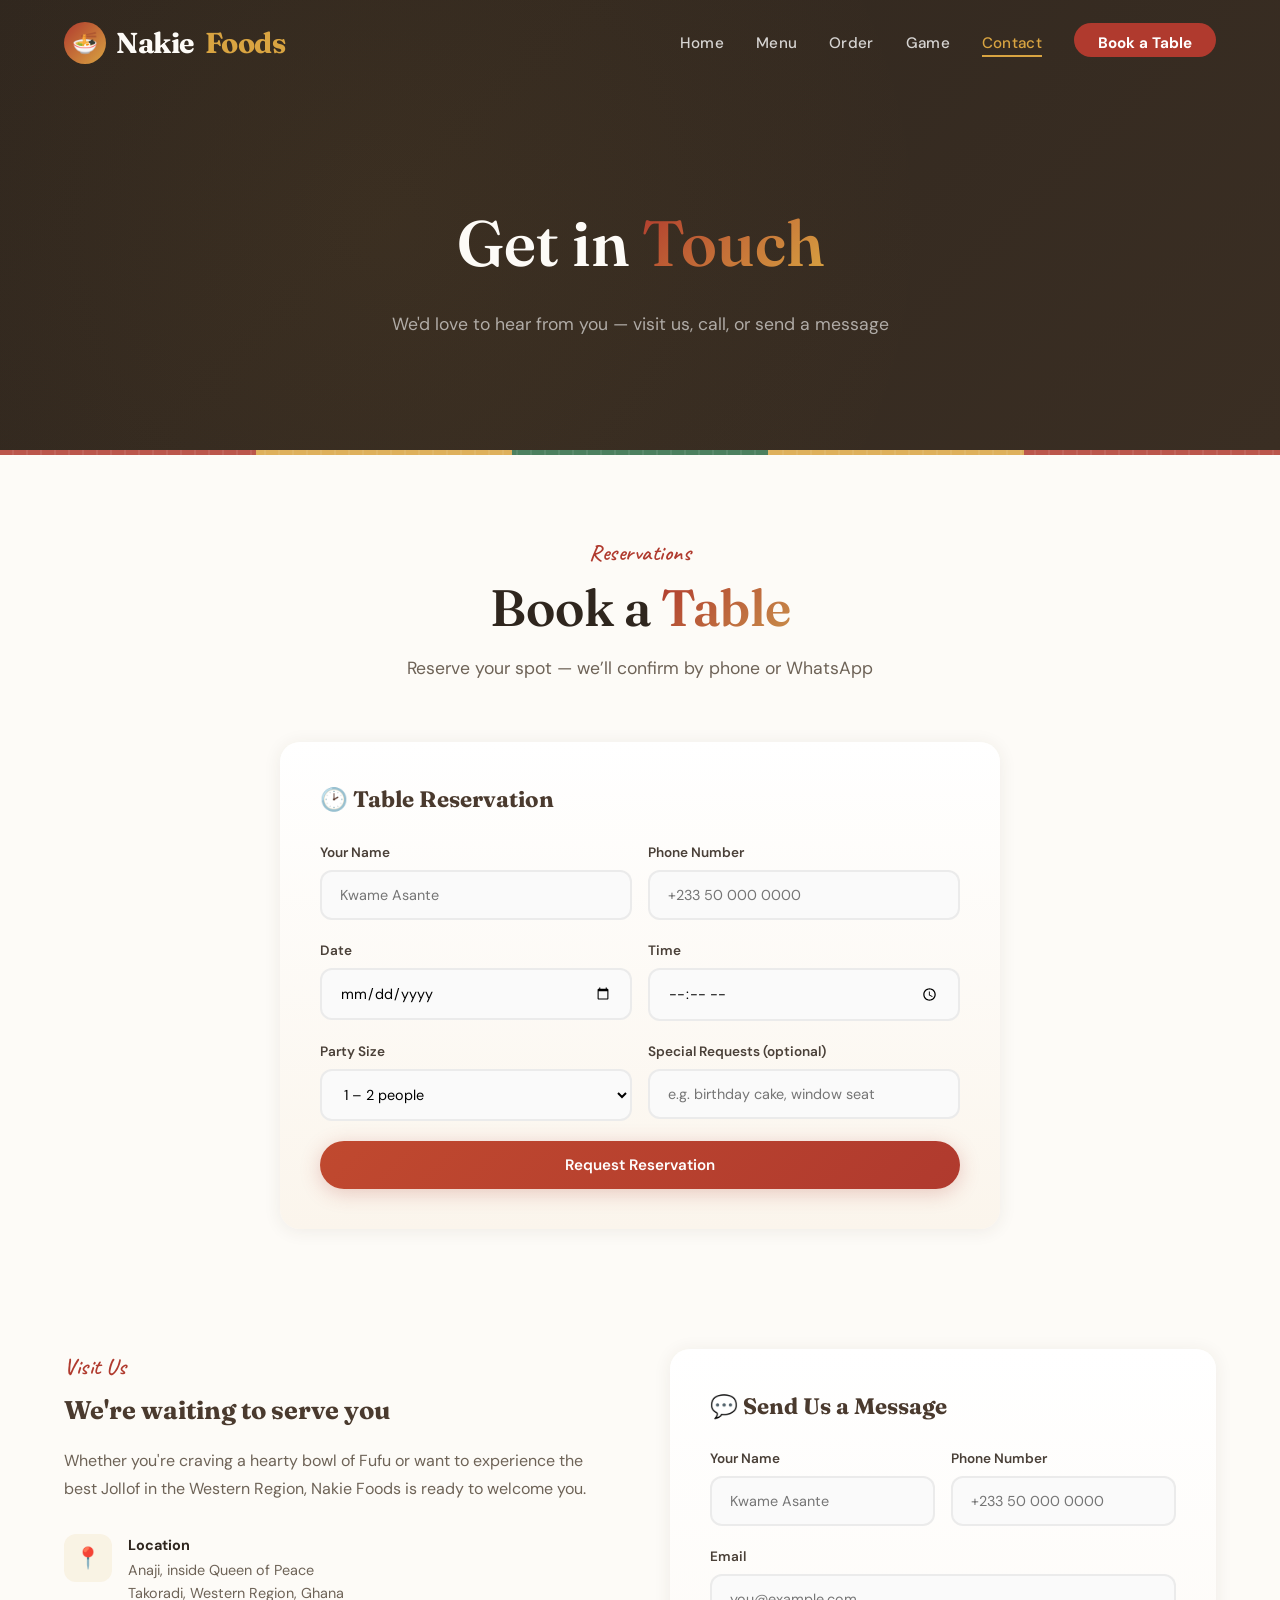
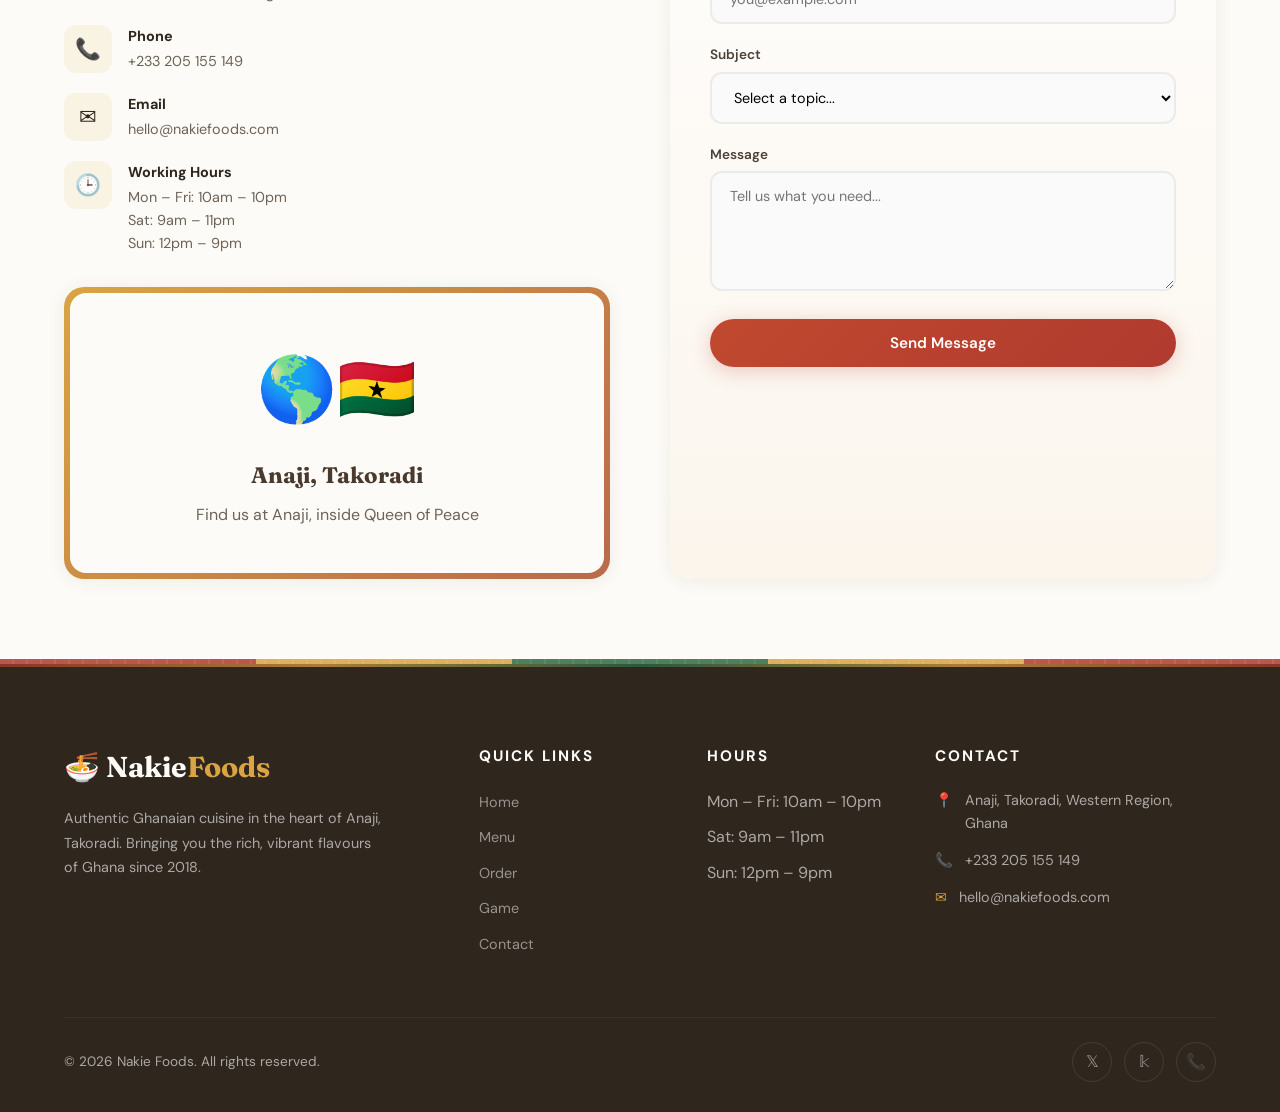
==== commit f0e3ad77: "Add online ordering, reservations, weekly menu, and warm handmade redesign - Wire contact, reservati" ====
--- a/contact.html
+++ b/contact.html
@@ -25,9 +25,10 @@
     <ul class="nav-links" id="navLinks">
       <li><a href="index.html">Home</a></li>
       <li><a href="menu.html">Menu</a></li>
-      <li><a href="game.html">&#127918; Game</a></li>
+      <li><a href="order.html">Order</a></li>
+      <li><a href="game.html">Game</a></li>
       <li><a href="contact.html" class="active">Contact</a></li>
-      <li><a href="contact.html" class="nav-cta">&#128222; Book a Table</a></li>
+      <li><a href="contact.html#reserve" class="nav-cta">Book a Table</a></li>
     </ul>
   </div>
 </nav>
@@ -40,6 +41,59 @@
 </section>
 
 <div class="kente-strip"></div>
+
+<section class="reserve-section" id="reserve">
+  <div class="container">
+    <div class="section-header reveal">
+      <span class="subtitle">Reservations</span>
+      <h2>Book a <span class="highlight">Table</span></h2>
+      <p>Reserve your spot — we&rsquo;ll confirm by phone or WhatsApp</p>
+    </div>
+    <div class="contact-form reserve-form reveal">
+      <h3>&#128337; Table Reservation</h3>
+      <form id="reserveForm" name="reservation" method="POST" data-netlify="true">
+        <input type="hidden" name="form-name" value="reservation">
+        <div class="form-row">
+          <div class="form-group">
+            <label for="res-name">Your Name</label>
+            <input type="text" id="res-name" name="name" placeholder="Kwame Asante" required>
+          </div>
+          <div class="form-group">
+            <label for="res-phone">Phone Number</label>
+            <input type="tel" id="res-phone" name="phone" placeholder="+233 50 000 0000" required>
+          </div>
+        </div>
+        <div class="form-row">
+          <div class="form-group">
+            <label for="res-date">Date</label>
+            <input type="date" id="res-date" name="date" required>
+          </div>
+          <div class="form-group">
+            <label for="res-time">Time</label>
+            <input type="time" id="res-time" name="time" required>
+          </div>
+        </div>
+        <div class="form-row">
+          <div class="form-group">
+            <label for="res-party">Party Size</label>
+            <select id="res-party" name="party_size">
+              <option value="1-2">1 – 2 people</option>
+              <option value="3-4">3 – 4 people</option>
+              <option value="5-6">5 – 6 people</option>
+              <option value="7+">7+ people</option>
+            </select>
+          </div>
+          <div class="form-group">
+            <label for="res-requests">Special Requests (optional)</label>
+            <input type="text" id="res-requests" name="requests" placeholder="e.g. birthday cake, window seat">
+          </div>
+        </div>
+        <div class="form-status" role="status" aria-live="polite"></div>
+        <button type="submit" class="btn btn-primary" style="width:100%;justify-content:center;">Request Reservation</button>
+      </form>
+    </div>
+  </div>
+</section>
 
 <section class="contact-section">
   <div class="container">
@@ -62,7 +116,7 @@
             <div class="icon">&#128222;</div>
             <div class="info">
               <h4>Phone</h4>
-              <p>+233 50 123 4567<br>+233 24 987 6543</p>
+              <p>+233 205 155 149</p>
             </div>
           </div>
           <div class="contact-detail">
@@ -90,24 +144,25 @@
       </div>
       <div class="contact-form reveal">
         <h3>&#128172; Send Us a Message</h3>
-        <form id="contactForm">
+        <form id="contactForm" name="contact" method="POST" data-netlify="true">
+          <input type="hidden" name="form-name" value="contact">
           <div class="form-row">
             <div class="form-group">
               <label for="name">Your Name</label>
-              <input type="text" id="name" placeholder="Kwame Asante" required>
+              <input type="text" id="name" name="name" placeholder="Kwame Asante" required>
             </div>
             <div class="form-group">
               <label for="phone">Phone Number</label>
-              <input type="tel" id="phone" placeholder="+233 50 000 0000">
+              <input type="tel" id="phone" name="phone" placeholder="+233 50 000 0000">
             </div>
           </div>
           <div class="form-group">
             <label for="email">Email</label>
-            <input type="email" id="email" placeholder="you@example.com" required>
+            <input type="email" id="email" name="email" placeholder="you@example.com" required>
           </div>
           <div class="form-group">
             <label for="subject">Subject</label>
-            <select id="subject">
+            <select id="subject" name="subject">
               <option value="">Select a topic...</option>
               <option value="reservation">Table Reservation</option>
               <option value="catering">Catering / Event Booking</option>
@@ -117,9 +172,10 @@
           </div>
           <div class="form-group">
             <label for="message">Message</label>
-            <textarea id="message" placeholder="Tell us what you need..."></textarea>
-          </div>
-          <button type="submit" class="btn btn-primary" style="width:100%;justify-content:center;">&#128228; Send Message</button>
+            <textarea id="message" name="message" placeholder="Tell us what you need..."></textarea>
+          </div>
+          <div class="form-status" id="formStatus" role="status" aria-live="polite"></div>
+          <button type="submit" class="btn btn-primary" style="width:100%;justify-content:center;">Send Message</button>
         </form>
       </div>
     </div>
@@ -140,6 +196,7 @@
         <ul>
           <li><a href="index.html">Home</a></li>
           <li><a href="menu.html">Menu</a></li>
+          <li><a href="order.html">Order</a></li>
           <li><a href="game.html">Game</a></li>
           <li><a href="contact.html">Contact</a></li>
         </ul>
@@ -160,7 +217,7 @@
         </div>
         <div class="contact-item">
           <span class="icon">&#128222;</span>
-          <span>+233 50 123 4567</span>
+          <span>+233 205 155 149</span>
         </div>
         <div class="contact-item">
           <span class="icon">&#9993;</span>
--- a/css/style.css
+++ b/css/style.css
@@ -1,20 +1,20 @@
-@import url('https://fonts.googleapis.com/css2?family=Playfair+Display:ital,wght@0,400;0,700;0,900;1,700&family=Inter:wght@300;400;600;700;800&family=DM+Sans:wght@400;500;700&display=swap');
+@import url('https://fonts.googleapis.com/css2?family=Fraunces:ital,opsz,wght@0,9..144,300..700;1,9..144,300..700&family=DM+Sans:ital,opsz,wght@0,9..40,300..700;1,9..40,300..700&family=Caveat:wght@400..700&display=swap');
 
 :root {
-  --red: #CE1126;
-  --gold: #FCD116;
-  --green: #006B3F;
-  --black: #0F0F0F;
-  --cream: #FFF8E7;
-  --terracotta: #C73E1D;
-  --warm-brown: #8B4513;
-  --dark-brown: #2C1810;
-  --spice: #E8A317;
-  --font-display: 'Playfair Display', serif;
-  --font-body: 'Inter', sans-serif;
-  --font-alt: 'DM Sans', sans-serif;
-  --shadow: 0 4px 30px rgba(0,0,0,0.1);
-  --shadow-lg: 0 8px 50px rgba(0,0,0,0.15);
+  --red: #B03A2E;
+  --gold: #D9A441;
+  --green: #2E6B45;
+  --black: #2F261E;
+  --cream: #FDFBF7;
+  --terracotta: #B96A4B;
+  --warm-brown: #8C6A52;
+  --dark-brown: #4A3A2E;
+  --spice: #C98F4A;
+  --font-display: 'Fraunces', serif;
+  --font-body: 'DM Sans', sans-serif;
+  --font-alt: 'Caveat', cursive;
+  --shadow: 0 2px 18px rgba(58, 46, 35, 0.08);
+  --shadow-lg: 0 6px 30px rgba(58, 46, 35, 0.12);
   --transition: 0.4s cubic-bezier(0.25, 0.46, 0.45, 0.94);
 }
 
@@ -60,7 +60,8 @@
 }
 
 .kente-strip {
-  height: 12px;
+  height: 5px;
+  opacity: 0.85;
   background: linear-gradient(
     90deg,
     var(--red) 0%, var(--red) 20%,
@@ -118,7 +119,7 @@
   transition: all var(--transition);
 }
 .nav.scrolled {
-  background: rgba(15,15,15,0.95);
+  background: rgba(47,38,30,0.95);
   backdrop-filter: blur(20px);
   padding: 12px 0;
   box-shadow: 0 4px 30px rgba(0,0,0,0.3);
@@ -131,7 +132,7 @@
 .nav-logo {
   font-family: var(--font-display);
   font-size: 1.8rem;
-  font-weight: 900;
+  font-weight: 700;
   color: var(--cream);
   text-decoration: none;
   letter-spacing: -0.5px;
@@ -159,12 +160,12 @@
   align-items: center;
 }
 .nav-links a {
-  color: rgba(255,255,255,0.75);
+  color: rgba(255,255,255,0.8);
   text-decoration: none;
-  font-size: 0.9rem;
+  font-size: 0.95rem;
   font-weight: 500;
-  text-transform: uppercase;
-  letter-spacing: 1.5px;
+  text-transform: none;
+  letter-spacing: 0.3px;
   transition: color var(--transition);
   position: relative;
   padding-bottom: 4px;
@@ -185,8 +186,8 @@
 .nav-links a.active::after { width: 100%; }
 
 .nav-cta {
-  background: var(--gold);
-  color: var(--black) !important;
+  background: var(--red);
+  color: #fff !important;
   padding: 10px 24px;
   border-radius: 50px;
   font-weight: 700 !important;
@@ -196,9 +197,9 @@
 }
 .nav-cta::after { display: none !important; }
 .nav-cta:hover {
-  background: var(--cream) !important;
+  background: var(--dark-brown) !important;
   transform: translateY(-2px);
-  box-shadow: 0 8px 25px rgba(252,209,22,0.3);
+  box-shadow: 0 8px 25px rgba(176,58,46,0.3);
 }
 
 .hamburger {
@@ -227,7 +228,7 @@
   display: flex;
   align-items: center;
   position: relative;
-  background: linear-gradient(135deg, var(--black) 0%, #1a0a00 50%, var(--dark-brown) 100%);
+  background: linear-gradient(135deg, var(--black) 0%, #3A2E23 50%, var(--dark-brown) 100%);
   overflow: hidden;
 }
 .hero::before {
@@ -235,9 +236,9 @@
   position: absolute;
   inset: 0;
   background:
-    radial-gradient(circle at 20% 50%, rgba(252,209,22,0.06) 0%, transparent 50%),
-    radial-gradient(circle at 80% 30%, rgba(206,17,38,0.05) 0%, transparent 50%),
-    radial-gradient(circle at 50% 80%, rgba(0,107,63,0.04) 0%, transparent 50%);
+    radial-gradient(circle at 20% 50%, rgba(176,58,46,0.09) 0%, transparent 50%),
+    radial-gradient(circle at 80% 30%, rgba(217,164,65,0.06) 0%, transparent 50%),
+    radial-gradient(circle at 50% 80%, rgba(46,107,69,0.07) 0%, transparent 50%);
   pointer-events: none;
 }
 
@@ -250,7 +251,7 @@
 .hero-pattern .shape {
   position: absolute;
   border-radius: 50%;
-  opacity: 0.03;
+  opacity: 0.02;
 }
 .hero-pattern .shape:nth-child(1) {
   width: 600px;
@@ -295,16 +296,17 @@
 
 .hero-text .badge {
   display: inline-block;
-  background: rgba(252,209,22,0.15);
-  color: var(--gold);
-  padding: 8px 20px;
+  font-family: var(--font-alt);
+  font-size: 1.2rem;
+  font-weight: 600;
+  color: #E08A6A;
+  background: rgba(176,58,46,0.18);
+  padding: 4px 18px;
   border-radius: 50px;
-  font-size: 0.85rem;
-  font-weight: 600;
-  text-transform: uppercase;
-  letter-spacing: 2px;
+  text-transform: none;
+  letter-spacing: 0.5px;
   margin-bottom: 24px;
-  border: 1px solid rgba(252,209,22,0.25);
+  border: 1px solid rgba(176,58,46,0.35);
   backdrop-filter: blur(10px);
 }
 
@@ -314,10 +316,10 @@
   color: var(--cream);
   line-height: 1.1;
   margin-bottom: 24px;
-  font-weight: 900;
+  font-weight: 600;
 }
 .hero-text h1 .highlight {
-  background: linear-gradient(135deg, var(--gold), #FF8F00);
+  background: linear-gradient(135deg, var(--gold), #C97B3D);
   -webkit-background-clip: text;
   -webkit-text-fill-color: transparent;
   background-clip: text;
@@ -352,13 +354,13 @@
   font-family: var(--font-body);
 }
 .btn-primary {
-  background: linear-gradient(135deg, var(--gold), #FFB300);
-  color: var(--black);
-  box-shadow: 0 4px 20px rgba(252,209,22,0.25);
+  background: linear-gradient(135deg, #C0492F, var(--red));
+  color: #fff;
+  box-shadow: 0 4px 20px rgba(176,58,46,0.25);
 }
 .btn-primary:hover {
   transform: translateY(-3px);
-  box-shadow: 0 8px 35px rgba(252,209,22,0.35);
+  box-shadow: 0 8px 35px rgba(176,58,46,0.35);
 }
 .btn-outline {
   border: 2px solid rgba(255,255,255,0.2);
@@ -368,7 +370,7 @@
 .btn-outline:hover {
   border-color: var(--gold);
   color: var(--gold);
-  background: rgba(252,209,22,0.1);
+  background: rgba(217,164,65,0.1);
 }
 
 .hero-visual {
@@ -416,6 +418,19 @@
   position: relative;
   overflow: hidden;
 }
+.hero-visual .food-item:first-child {
+  width: 296px;
+  height: 200px;
+  grid-column: 1 / -1;
+}
+.hero-visual .food-item:first-child span {
+  font-size: 0.9rem;
+  letter-spacing: 2px;
+  background: rgba(0,0,0,0.6);
+  padding: 4px 16px;
+  border-radius: 50px;
+  backdrop-filter: blur(4px);
+}
 .hero-visual .food-item span {
   font-size: 0.7rem;
   color: rgba(255,255,255,0.5);
@@ -434,7 +449,7 @@
 .hero-visual .food-item:hover {
   background: rgba(255,255,255,0.1);
   transform: translateY(-8px) scale(1.02);
-  border-color: rgba(252,209,22,0.3);
+  border-color: rgba(217,164,65,0.3);
 }
 .hero-visual .food-item:nth-child(2) { transform: translateY(20px); }
 .hero-visual .food-item:nth-child(3) { transform: translateY(-20px); }
@@ -447,27 +462,29 @@
 }
 .section-header .subtitle {
   display: inline-block;
-  color: var(--terracotta);
-  font-weight: 700;
-  text-transform: uppercase;
-  letter-spacing: 3px;
-  font-size: 0.8rem;
-  margin-bottom: 12px;
+  font-family: var(--font-alt);
+  font-size: 1.4rem;
+  font-weight: 600;
+  color: var(--red);
+  text-transform: none;
+  letter-spacing: 0.5px;
+  margin-bottom: 6px;
 }
 .section-header h2 {
   font-family: var(--font-display);
   font-size: clamp(2rem, 4vw, 3.2rem);
   color: var(--black);
   line-height: 1.2;
+  font-weight: 600;
 }
 .section-header h2 .highlight {
-  background: linear-gradient(135deg, var(--terracotta), var(--spice));
+  background: linear-gradient(135deg, var(--red), var(--spice));
   -webkit-background-clip: text;
   -webkit-text-fill-color: transparent;
   background-clip: text;
 }
 .section-header p {
-  color: #666;
+  color: #6E6357;
   margin-top: 16px;
   font-size: 1.1rem;
   max-width: 600px;
@@ -522,15 +539,16 @@
   margin-top: 8px;
 }
 
-.about-image .floating-card {
-  position: absolute;
-  bottom: -20px;
-  right: -20px;
-  background: var(--black);
-  color: var(--cream);
-  padding: 20px 28px;
-  border-radius: 16px;
+.about-image .floating-note {
+  position: absolute;
+  bottom: -14px;
+  right: -14px;
+  background: var(--cream);
+  padding: 12px 22px;
+  border-radius: 14px;
   box-shadow: var(--shadow-lg);
+  transform: rotate(-2deg);
+  border: 1px solid rgba(217,164,65,0.35);
 }
 .about-img {
   width: 100%;
@@ -539,15 +557,12 @@
   border-radius: 18px;
   display: block;
 }
-.about-image .floating-card .number {
-  font-family: var(--font-display);
-  font-size: 2rem;
-  font-weight: 900;
-  color: var(--gold);
-}
-.about-image .floating-card .label {
-  font-size: 0.85rem;
-  opacity: 0.7;
+.about-image .floating-note .hand-note {
+  font-family: var(--font-alt);
+  font-size: 1.25rem;
+  font-weight: 600;
+  color: var(--red);
+  line-height: 1.3;
 }
 
 .about-text h3 {
@@ -557,39 +572,33 @@
   color: var(--dark-brown);
 }
 .about-text p {
-  color: #555;
+  color: #5F564C;
   line-height: 1.8;
   margin-bottom: 16px;
 }
-.about-stats {
-  display: grid;
-  grid-template-columns: repeat(3, 1fr);
-  gap: 20px;
+.about-note {
   margin-top: 32px;
-}
-.about-stats .stat {
-  text-align: center;
-  padding: 20px;
-  background: white;
-  border-radius: 16px;
+  background: linear-gradient(180deg, #FFFFFF, #FBF5EC);
+  border-left: 4px solid var(--gold);
+  padding: 24px 28px;
+  border-radius: 4px 18px 18px 4px;
   box-shadow: var(--shadow);
-  transition: transform var(--transition);
-}
-.about-stats .stat:hover {
-  transform: translateY(-4px);
-}
-.about-stats .stat .number {
-  font-family: var(--font-display);
-  font-size: 2rem;
-  font-weight: 900;
-  color: var(--terracotta);
-}
-.about-stats .stat .label {
-  font-size: 0.8rem;
-  color: #888;
-  margin-top: 4px;
-  text-transform: uppercase;
-  letter-spacing: 0.5px;
+  transform: rotate(-0.5deg);
+}
+.about-note .hand-note {
+  display: block;
+  font-family: var(--font-alt);
+  font-size: 1.5rem;
+  font-weight: 600;
+  color: var(--dark-brown);
+  line-height: 1.4;
+}
+.about-note .hand-sign {
+  display: block;
+  font-family: var(--font-alt);
+  font-size: 1.1rem;
+  color: var(--red);
+  margin-top: 8px;
 }
 
 /* ─── MENU PREVIEW ─── */
@@ -603,8 +612,8 @@
   position: absolute;
   inset: 0;
   background:
-    radial-gradient(circle at 30% 70%, rgba(206,17,38,0.05) 0%, transparent 50%),
-    radial-gradient(circle at 70% 30%, rgba(252,209,22,0.04) 0%, transparent 50%);
+    radial-gradient(circle at 30% 70%, rgba(176,58,46,0.05) 0%, transparent 50%),
+    radial-gradient(circle at 70% 30%, rgba(217,164,65,0.04) 0%, transparent 50%);
   pointer-events: none;
 }
 .menu-preview .section-header h2 { color: var(--cream); }
@@ -644,7 +653,7 @@
 }
 .menu-card:hover {
   background: rgba(255,255,255,0.07);
-  border-color: rgba(252,209,22,0.15);
+  border-color: rgba(217,164,65,0.15);
   transform: translateY(-6px);
 }
 .menu-card:hover::before { transform: scaleX(1); }
@@ -690,9 +699,9 @@
   font-weight: 600;
   text-transform: uppercase;
   letter-spacing: 0.5px;
-  background: rgba(252,209,22,0.1);
+  background: rgba(217,164,65,0.1);
   color: var(--gold);
-  border: 1px solid rgba(252,209,22,0.15);
+  border: 1px solid rgba(217,164,65,0.15);
 }
 
 .menu-cta {
@@ -711,7 +720,7 @@
   gap: 24px;
 }
 .testimonial-card {
-  background: white;
+  background: linear-gradient(180deg, #FFFFFF, #FBF5EC);
   border-radius: 20px;
   padding: 32px;
   box-shadow: var(--shadow);
@@ -728,7 +737,7 @@
   letter-spacing: 2px;
 }
 .testimonial-card blockquote {
-  color: #555;
+  color: #5F564C;
   font-style: italic;
   line-height: 1.7;
   font-size: 0.95rem;
@@ -736,29 +745,23 @@
 }
 .testimonial-card .author {
   display: flex;
-  align-items: center;
-  gap: 12px;
+  flex-direction: column;
+  align-items: flex-start;
+  gap: 2px;
+  margin-top: 16px;
 }
 .testimonial-card .author .avatar {
-  width: 44px;
-  height: 44px;
-  border-radius: 50%;
-  background: linear-gradient(135deg, var(--gold), var(--terracotta));
-  display: flex;
-  align-items: center;
-  justify-content: center;
-  font-weight: 700;
-  font-size: 1.1rem;
-  color: var(--black);
+  display: none;
 }
 .testimonial-card .author .name {
-  font-weight: 700;
-  font-size: 0.9rem;
-  color: var(--black);
+  font-family: var(--font-alt);
+  font-size: 1.35rem;
+  font-weight: 600;
+  color: var(--dark-brown);
 }
 .testimonial-card .author .handle {
   font-size: 0.8rem;
-  color: #999;
+  color: #8A8072;
 }
 
 /* ─── FOOTER ─── */
@@ -774,7 +777,8 @@
   top: 0;
   left: 0;
   right: 0;
-  height: 6px;
+  height: 3px;
+  opacity: 0.7;
   background: linear-gradient(90deg, var(--red), var(--gold), var(--green), var(--gold), var(--red));
 }
 .footer-grid {
@@ -855,7 +859,7 @@
 .footer-socials a:hover {
   border-color: var(--gold);
   color: var(--gold);
-  background: rgba(252,209,22,0.1);
+  background: rgba(217,164,65,0.1);
 }
 
 @keyframes fadeIn {
@@ -881,7 +885,7 @@
   align-items: center;
   justify-content: center;
   text-align: center;
-  background: linear-gradient(135deg, var(--black) 0%, #1a0a00 100%);
+  background: linear-gradient(135deg, var(--black) 0%, #3A2E23 100%);
   position: relative;
   overflow: hidden;
   padding-top: 80px;
@@ -890,7 +894,7 @@
   content: '';
   position: absolute;
   inset: 0;
-  background: radial-gradient(circle at 30% 50%, rgba(252,209,22,0.05), transparent 60%);
+  background: radial-gradient(circle at 30% 50%, rgba(217,164,65,0.05), transparent 60%);
 }
 .page-hero h1 {
   font-family: var(--font-display);
@@ -898,9 +902,10 @@
   color: var(--cream);
   position: relative;
   z-index: 1;
+  font-weight: 600;
 }
 .page-hero h1 .highlight {
-  background: linear-gradient(135deg, var(--gold), #FF8F00);
+  background: linear-gradient(135deg, var(--red), var(--gold));
   -webkit-background-clip: text;
   -webkit-text-fill-color: transparent;
   background-clip: text;
@@ -928,22 +933,22 @@
   padding: 10px 28px;
   border-radius: 50px;
   border: 2px solid rgba(0,0,0,0.06);
-  background: white;
+  background: linear-gradient(180deg, #FFFFFF, #FBF5EC);
   font-family: var(--font-body);
   font-size: 0.9rem;
   font-weight: 600;
   cursor: pointer;
   transition: all var(--transition);
-  color: #666;
+  color: #6E6357;
 }
 .menu-tab:hover {
   border-color: var(--gold);
   color: var(--black);
 }
 .menu-tab.active {
-  background: var(--black);
-  color: var(--cream);
-  border-color: var(--black);
+  background: var(--red);
+  color: #fff;
+  border-color: var(--red);
 }
 
 .menu-section {
@@ -959,7 +964,7 @@
   gap: 20px;
 }
 .menu-item {
-  background: white;
+  background: linear-gradient(180deg, #FFFFFF, #FBF5EC);
   border-radius: 16px;
   padding: 24px;
   box-shadow: var(--shadow);
@@ -979,7 +984,7 @@
   display: flex;
   align-items: center;
   justify-content: center;
-  background: rgba(252,209,22,0.08);
+  background: rgba(217,164,65,0.08);
   border-radius: 12px;
   flex-shrink: 0;
 }
@@ -993,7 +998,7 @@
 .menu-item-block {
   display: flex;
   flex-direction: column;
-  background: white;
+  background: linear-gradient(180deg, #FFFFFF, #FBF5EC);
   border-radius: 16px;
   overflow: hidden;
   box-shadow: var(--shadow);
@@ -1036,7 +1041,7 @@
   font-family: var(--font-display);
   font-size: 1.2rem;
   font-weight: 700;
-  color: var(--terracotta);
+  color: var(--red);
 }
 .menu-item .item-info .badge,
 .menu-item-block .item-body .badge {
@@ -1046,18 +1051,18 @@
   font-size: 0.65rem;
   font-weight: 600;
   text-transform: uppercase;
-  background: rgba(0,107,63,0.08);
+  background: rgba(46,107,69,0.08);
   color: var(--green);
 }
 .menu-item .item-info .badge.hot,
 .menu-item-block .item-body .badge.hot {
-  background: rgba(206,17,38,0.08);
+  background: rgba(176,58,46,0.08);
   color: var(--red);
 }
 .menu-item .item-info .badge.popular,
 .menu-item-block .item-body .badge.popular {
-  background: rgba(252,209,22,0.15);
-  color: #B8860B;
+  background: rgba(217,164,65,0.15);
+  color: #96783C;
 }
 
 /* ─── CONTACT PAGE ─── */
@@ -1077,7 +1082,7 @@
   margin-bottom: 16px;
 }
 .contact-info > p {
-  color: #666;
+  color: #6E6357;
   line-height: 1.7;
   margin-bottom: 32px;
 }
@@ -1096,7 +1101,7 @@
   width: 48px;
   height: 48px;
   border-radius: 12px;
-  background: rgba(252,209,22,0.1);
+  background: rgba(217,164,65,0.1);
   display: flex;
   align-items: center;
   justify-content: center;
@@ -1111,7 +1116,7 @@
 }
 .contact-detail .info p {
   font-size: 0.9rem;
-  color: #666;
+  color: #6E6357;
 }
 .contact-map {
   border-radius: 20px;
@@ -1141,12 +1146,12 @@
   color: var(--dark-brown);
 }
 .contact-map .map-inner p {
-  color: #666;
+  color: #6E6357;
   margin-top: 8px;
 }
 
 .contact-form {
-  background: white;
+  background: linear-gradient(180deg, #FFFFFF, #FBF5EC);
   border-radius: 20px;
   padding: 40px;
   box-shadow: var(--shadow);
@@ -1165,7 +1170,7 @@
   font-size: 0.85rem;
   font-weight: 600;
   margin-bottom: 6px;
-  color: #333;
+  color: #4A4038;
 }
 .form-group input,
 .form-group textarea,
@@ -1184,7 +1189,7 @@
 .form-group textarea:focus,
 .form-group select:focus {
   border-color: var(--gold);
-  background: white;
+  background: linear-gradient(180deg, #FFFFFF, #FBF5EC);
 }
 .form-group textarea {
   min-height: 120px;
@@ -1195,9 +1200,224 @@
   grid-template-columns: 1fr 1fr;
   gap: 16px;
 }
+.form-status {
+  display: none;
+  margin-bottom: 16px;
+  padding: 12px 16px;
+  border-radius: 10px;
+  font-size: 0.85rem;
+  font-weight: 500;
+}
+.form-status.success {
+  display: block;
+  background: rgba(46, 107, 69, 0.1);
+  color: #1F5C3B;
+  border: 1px solid rgba(46, 107, 69, 0.3);
+}
+.form-status.error {
+  display: block;
+  background: rgba(176, 58, 46, 0.1);
+  color: #A63A2A;
+  border: 1px solid rgba(176, 58, 46, 0.3);
+}
+
+/* ─── ORDER PAGE ─── */
+.delivery-section {
+  padding: 80px 0;
+  background: var(--cream);
+}
+.delivery-cards {
+  display: grid;
+  grid-template-columns: repeat(3, 1fr);
+  gap: 20px;
+  margin-bottom: 48px;
+}
+.delivery-card {
+  background: linear-gradient(180deg, #FFFFFF, #FBF5EC);
+  border-radius: 16px;
+  padding: 28px;
+  box-shadow: var(--shadow);
+  transition: all var(--transition);
+}
+.delivery-card:hover {
+  transform: translateY(-3px);
+  box-shadow: var(--shadow-lg);
+}
+.delivery-icon {
+  font-size: 2rem;
+  margin-bottom: 12px;
+}
+.delivery-card h3 {
+  font-family: var(--font-display);
+  font-size: 1.15rem;
+  color: var(--dark-brown);
+  margin-bottom: 12px;
+}
+.delivery-card ul {
+  list-style: none;
+}
+.delivery-card li {
+  font-size: 0.9rem;
+  color: #5F564C;
+  padding: 6px 0;
+  border-bottom: 1px dashed rgba(0,0,0,0.08);
+}
+.delivery-card li:last-child {
+  border-bottom: none;
+}
+.order-cta {
+  text-align: center;
+  background: linear-gradient(135deg, var(--black) 0%, #3A2E23 100%);
+  border-radius: 20px;
+  padding: 48px 32px;
+  margin-bottom: 48px;
+}
+.order-cta h3 {
+  font-family: var(--font-display);
+  font-size: 1.6rem;
+  color: var(--cream);
+  margin-bottom: 8px;
+}
+.order-cta p {
+  color: rgba(255,255,255,0.6);
+  margin-bottom: 24px;
+}
+.btn-whatsapp {
+  background: #25D366;
+  color: white;
+  box-shadow: 0 4px 20px rgba(37,211,102,0.35);
+}
+.btn-whatsapp:hover {
+  transform: translateY(-3px);
+  box-shadow: 0 8px 35px rgba(37,211,102,0.45);
+}
+.order-form {
+  max-width: 720px;
+  margin: 0 auto;
+}
+.order-form-note {
+  font-size: 0.9rem;
+  color: #6E6357;
+  margin: -12px 0 24px;
+}
+
+/* ─── RESERVATIONS ─── */
+.reserve-section {
+  padding: 80px 0 40px;
+  background: var(--cream);
+}
+.reserve-form {
+  max-width: 720px;
+  margin: 0 auto;
+}
+
+/* ─── WHATSAPP ORDER BUTTONS (menu) ─── */
+.order-link {
+  display: inline-block;
+  margin-top: 12px;
+  padding: 8px 18px;
+  border-radius: 50px;
+  background: #25D366;
+  color: white;
+  font-size: 0.8rem;
+  font-weight: 700;
+  text-decoration: none;
+  transition: all var(--transition);
+}
+.order-link:hover {
+  transform: translateY(-2px);
+  box-shadow: 0 6px 16px rgba(37,211,102,0.35);
+  color: white;
+}
+
+/* ─── WEEKLY MENU ─── */
+.weekly-section {
+  padding: 90px 0;
+  background: linear-gradient(180deg, var(--cream), #F7EFE2);
+}
+.weekly-grid {
+  display: grid;
+  grid-template-columns: repeat(auto-fit, minmax(150px, 1fr));
+  gap: 16px;
+}
+.week-card {
+  position: relative;
+  background: linear-gradient(180deg, #FFFFFF, #FBF5EC);
+  border-radius: 18px;
+  overflow: hidden;
+  box-shadow: var(--shadow);
+  text-align: center;
+  border: 2px solid transparent;
+  transition: all var(--transition);
+}
+.week-card:hover {
+  transform: translateY(-4px);
+  box-shadow: var(--shadow-lg);
+}
+.week-card img {
+  width: 100%;
+  height: 110px;
+  object-fit: cover;
+  display: block;
+}
+.week-card .week-day {
+  font-family: var(--font-alt);
+  font-size: 1.2rem;
+  font-weight: 600;
+  color: var(--terracotta);
+  margin: 14px 0 6px;
+}
+.week-card .week-dish {
+  font-family: var(--font-display);
+  font-size: 0.95rem;
+  font-weight: 600;
+  color: var(--dark-brown);
+  padding: 0 10px;
+  line-height: 1.3;
+}
+.week-card .week-opt {
+  font-size: 0.78rem;
+  color: #8A8072;
+  line-height: 1.4;
+  padding: 6px 12px 0;
+}
+.week-card .week-price {
+  font-family: var(--font-display);
+  font-size: 0.9rem;
+  font-weight: 700;
+  color: var(--red);
+  margin: 6px 0 16px;
+}
+.week-card.today {
+  border-color: var(--red);
+  background: linear-gradient(180deg, #FFF7F3, #FDF0EA);
+  box-shadow: 0 6px 24px rgba(176,58,46,0.18);
+}
+.week-card.today .week-day {
+  color: var(--red);
+}
+.week-today {
+  position: absolute;
+  top: 8px;
+  left: 8px;
+  z-index: 2;
+  font-family: var(--font-alt);
+  font-size: 1.05rem;
+  font-weight: 700;
+  background: var(--red);
+  color: #fff;
+  padding: 2px 14px;
+  border-radius: 50px;
+  transform: rotate(-3deg);
+  box-shadow: 0 3px 10px rgba(176,58,46,0.3);
+}
+.weekly-block {
+  padding-top: 8px;
+}
 
 /* ─── RESPONSIVE ─── */
 @media (max-width: 968px) {
+  .delivery-cards { grid-template-columns: 1fr; }
   .hero-content {
     grid-template-columns: 1fr;
     text-align: center;
@@ -1206,6 +1426,7 @@
   .hero-text p { margin-left: auto; margin-right: auto; }
   .hero-buttons { justify-content: center; }
   .hero-visual .food-item { width: 110px; height: 110px; font-size: 2rem; }
+  .hero-visual .food-item:first-child { width: 236px; height: 160px; }
   .hero-visual .plate { width: 330px; height: 330px; }
   .about-grid { grid-template-columns: 1fr; }
   .about-image .floating-card { right: 0; }
@@ -1221,7 +1442,7 @@
     right: -100%;
     width: 280px;
     height: 100vh;
-    background: rgba(15,15,15,0.98);
+    background: rgba(47,38,30,0.98);
     backdrop-filter: blur(20px);
     flex-direction: column;
     padding: 100px 40px;
@@ -1233,6 +1454,7 @@
   .nav-links a { font-size: 1.1rem; }
   .hero-text h1 { font-size: 2.5rem; }
   .hero-visual .food-item { width: 90px; height: 90px; font-size: 1.6rem; }
+  .hero-visual .food-item:first-child { width: 196px; height: 130px; }
   .hero-visual .food-item span { display: none; }
   .hero-visual .plate { width: 260px; height: 260px; }
   .about-stats { grid-template-columns: 1fr; }
@@ -1247,6 +1469,7 @@
 @media (max-width: 480px) {
   .hero-visual .food-grid { gap: 10px; }
   .hero-visual .food-item { width: 75px; height: 75px; font-size: 1.3rem; }
+  .hero-visual .food-item:first-child { width: 166px; height: 110px; }
   .hero-visual .plate { width: 210px; height: 210px; }
   .hero-text h1 { font-size: 2rem; }
   .btn { padding: 12px 24px; font-size: 0.85rem; }
@@ -1278,7 +1501,7 @@
   flex-wrap: wrap;
 }
 .char-card {
-  background: white;
+  background: linear-gradient(180deg, #FFFFFF, #FBF5EC);
   border: 3px solid transparent;
   border-radius: 20px;
   padding: 28px 24px 20px;
@@ -1328,7 +1551,7 @@
   left: -8px;
   width: 40px;
   height: 16px;
-  background: linear-gradient(to bottom, #E8A317, #B8860B);
+  background: linear-gradient(to bottom, #E8A317, #96783C);
   border-radius: 12px 12px 6px 6px;
   z-index: 3;
 }
@@ -1392,7 +1615,7 @@
   z-index: -1;
 }
 .ca-kofi .cc-body {
-  background: #CE1126;
+  background: #B03A2E;
   width: 48px;
   height: 36px;
   border-radius: 12px 12px 4px 4px;
@@ -1409,7 +1632,7 @@
 
 .ca-maama .cc-head { background: #8B6914; }
 .ca-maama .cc-body {
-  background: #006B3F;
+  background: #2E6B45;
   width: 56px;
   height: 36px;
   border-radius: 18px 18px 8px 8px;
@@ -1418,7 +1641,7 @@
 
 .ca-ato .cc-head { background: #D4A574; width: 18px; height: 18px; }
 .ca-ato .cc-body {
-  background: #1E90FF;
+  background: #7FA0B4;
   width: 26px;
   height: 22px;
   border-radius: 6px;
@@ -1430,7 +1653,7 @@
 .game-container {
   max-width: 620px;
   margin: 0 auto;
-  background: white;
+  background: linear-gradient(180deg, #FFFFFF, #FBF5EC);
   border-radius: 24px;
   padding: 40px;
   box-shadow: var(--shadow-lg);
@@ -1451,7 +1674,7 @@
   font-size: 0.7rem;
   text-transform: uppercase;
   letter-spacing: 2px;
-  color: #999;
+  color: #8A8072;
   font-weight: 600;
 }
 .stat-value {
@@ -1528,7 +1751,7 @@
   left: 12px;
   width: 68px;
   height: 6px;
-  background: repeating-linear-gradient(90deg, #B8860B 0px, #E8A317 6px, #B8860B 12px);
+  background: repeating-linear-gradient(90deg, #96783C 0px, #E8A317 6px, #96783C 12px);
   border-radius: 3px;
   opacity: 0.5;
 }
@@ -1874,7 +2097,7 @@
   line-height: 1;
 }
 .pound-hint {
-  color: #999;
+  color: #8A8072;
   font-size: 0.85rem;
   margin-top: 4px;
   animation: bob 1.5s ease-in-out infinite;
@@ -1885,7 +2108,7 @@
 }
 .game-message {
   padding: 12px 20px;
-  background: rgba(252,209,22,0.08);
+  background: rgba(217,164,65,0.08);
   border-radius: 12px;
   margin-bottom: 20px;
   font-size: 0.9rem;
@@ -1906,7 +2129,7 @@
   margin: 0 auto;
 }
 .result-card {
-  background: white;
+  background: linear-gradient(180deg, #FFFFFF, #FBF5EC);
   border-radius: 24px;
   padding: 48px 40px;
   box-shadow: var(--shadow-lg);
@@ -1923,7 +2146,7 @@
   margin-bottom: 8px;
 }
 .result-card p {
-  color: #666;
+  color: #6E6357;
   margin-bottom: 28px;
 }
 .result-stats {
@@ -1947,7 +2170,7 @@
   font-size: 0.7rem;
   text-transform: uppercase;
   letter-spacing: 2px;
-  color: #999;
+  color: #8A8072;
   font-weight: 600;
 }
 
@@ -2052,7 +2275,7 @@
 .game-container {
   max-width: 520px;
   margin: 0 auto;
-  background: white;
+  background: linear-gradient(180deg, #FFFFFF, #FBF5EC);
   border-radius: 24px;
   padding: 40px;
   box-shadow: var(--shadow-lg);
@@ -2073,7 +2296,7 @@
   font-size: 0.7rem;
   text-transform: uppercase;
   letter-spacing: 2px;
-  color: #999;
+  color: #8A8072;
   font-weight: 600;
 }
 .stat-value {
@@ -2211,7 +2434,7 @@
   line-height: 1;
 }
 .pound-hint {
-  color: #999;
+  color: #8A8072;
   font-size: 0.85rem;
   margin-top: 8px;
   animation: bob 1.5s ease-in-out infinite;
@@ -2222,7 +2445,7 @@
 }
 .game-message {
   padding: 12px 20px;
-  background: rgba(252,209,22,0.08);
+  background: rgba(217,164,65,0.08);
   border-radius: 12px;
   margin-bottom: 20px;
   font-size: 0.9rem;
@@ -2241,7 +2464,7 @@
   margin: 0 auto;
 }
 .result-card {
-  background: white;
+  background: linear-gradient(180deg, #FFFFFF, #FBF5EC);
   border-radius: 24px;
   padding: 48px 40px;
   box-shadow: var(--shadow-lg);
@@ -2258,7 +2481,7 @@
   margin-bottom: 8px;
 }
 .result-card p {
-  color: #666;
+  color: #6E6357;
   margin-bottom: 28px;
 }
 .result-stats {
@@ -2282,7 +2505,7 @@
   font-size: 0.7rem;
   text-transform: uppercase;
   letter-spacing: 2px;
-  color: #999;
+  color: #8A8072;
   font-weight: 600;
 }
 
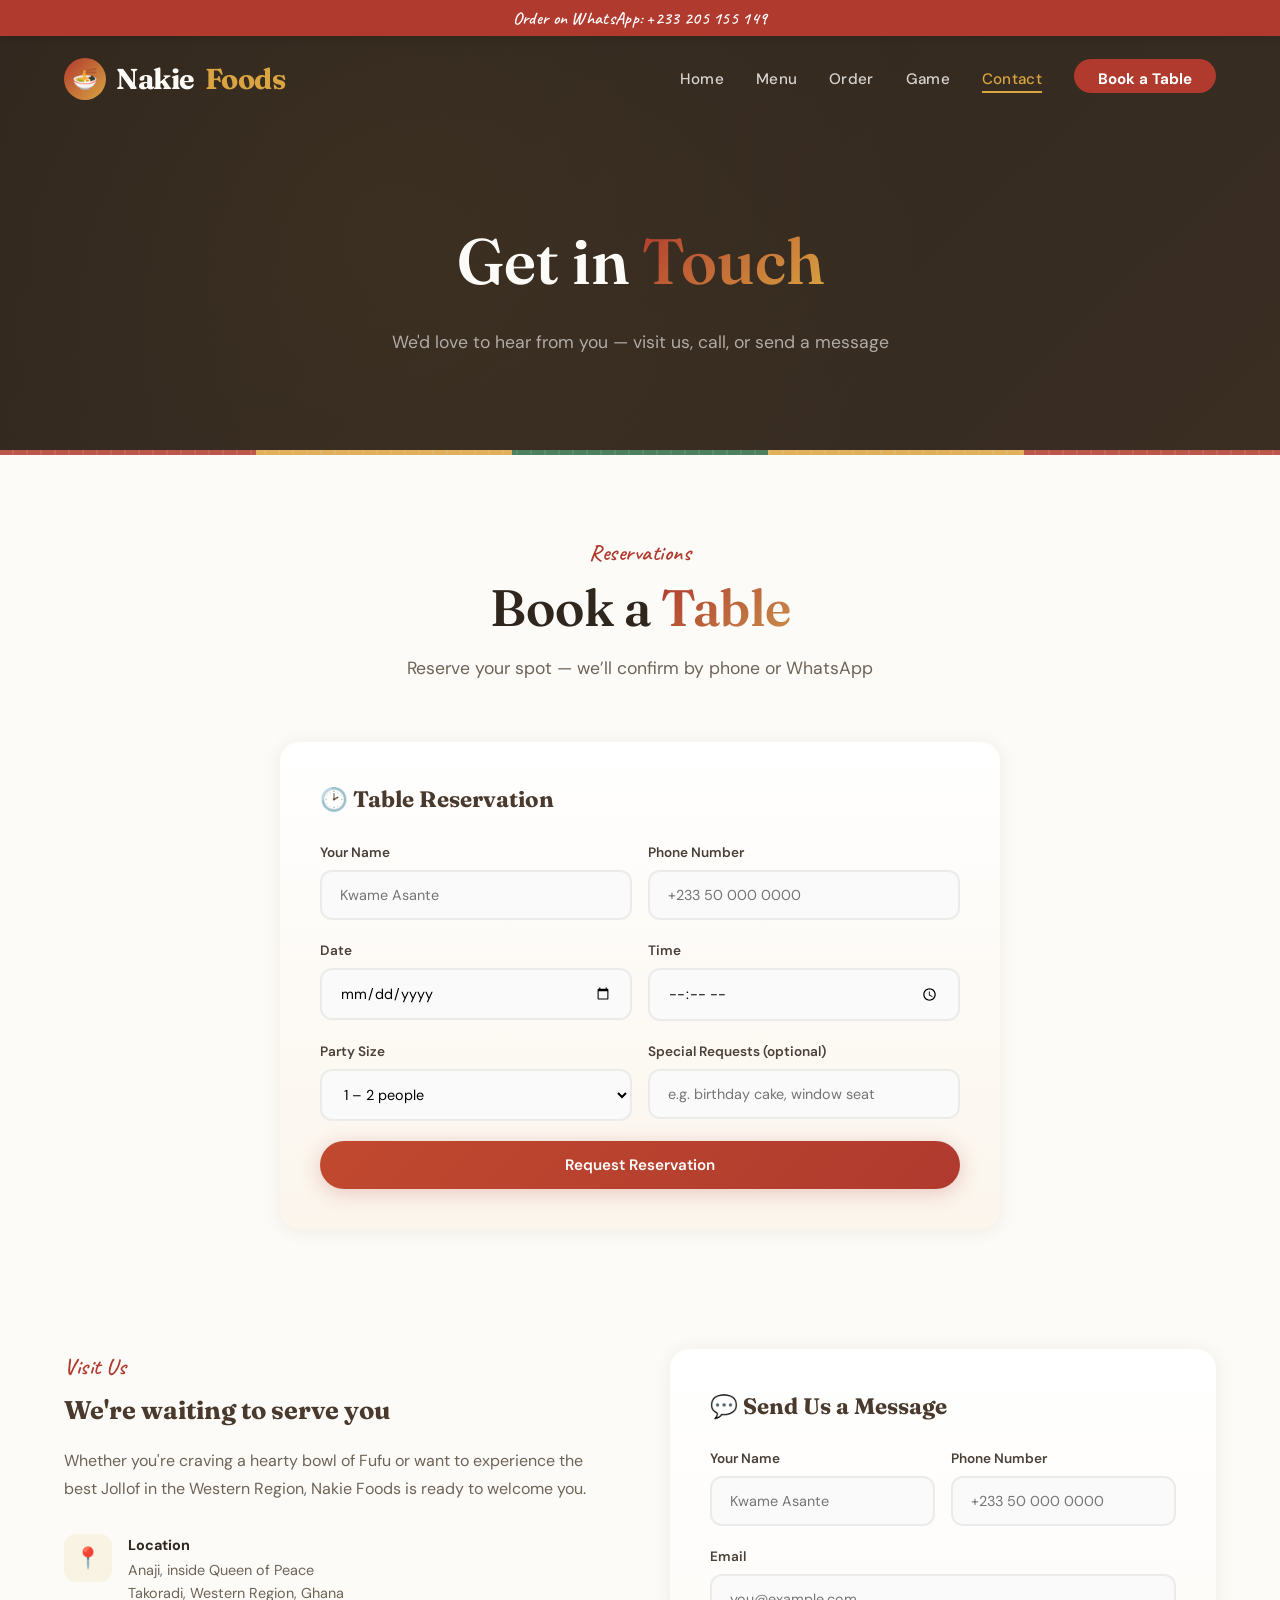
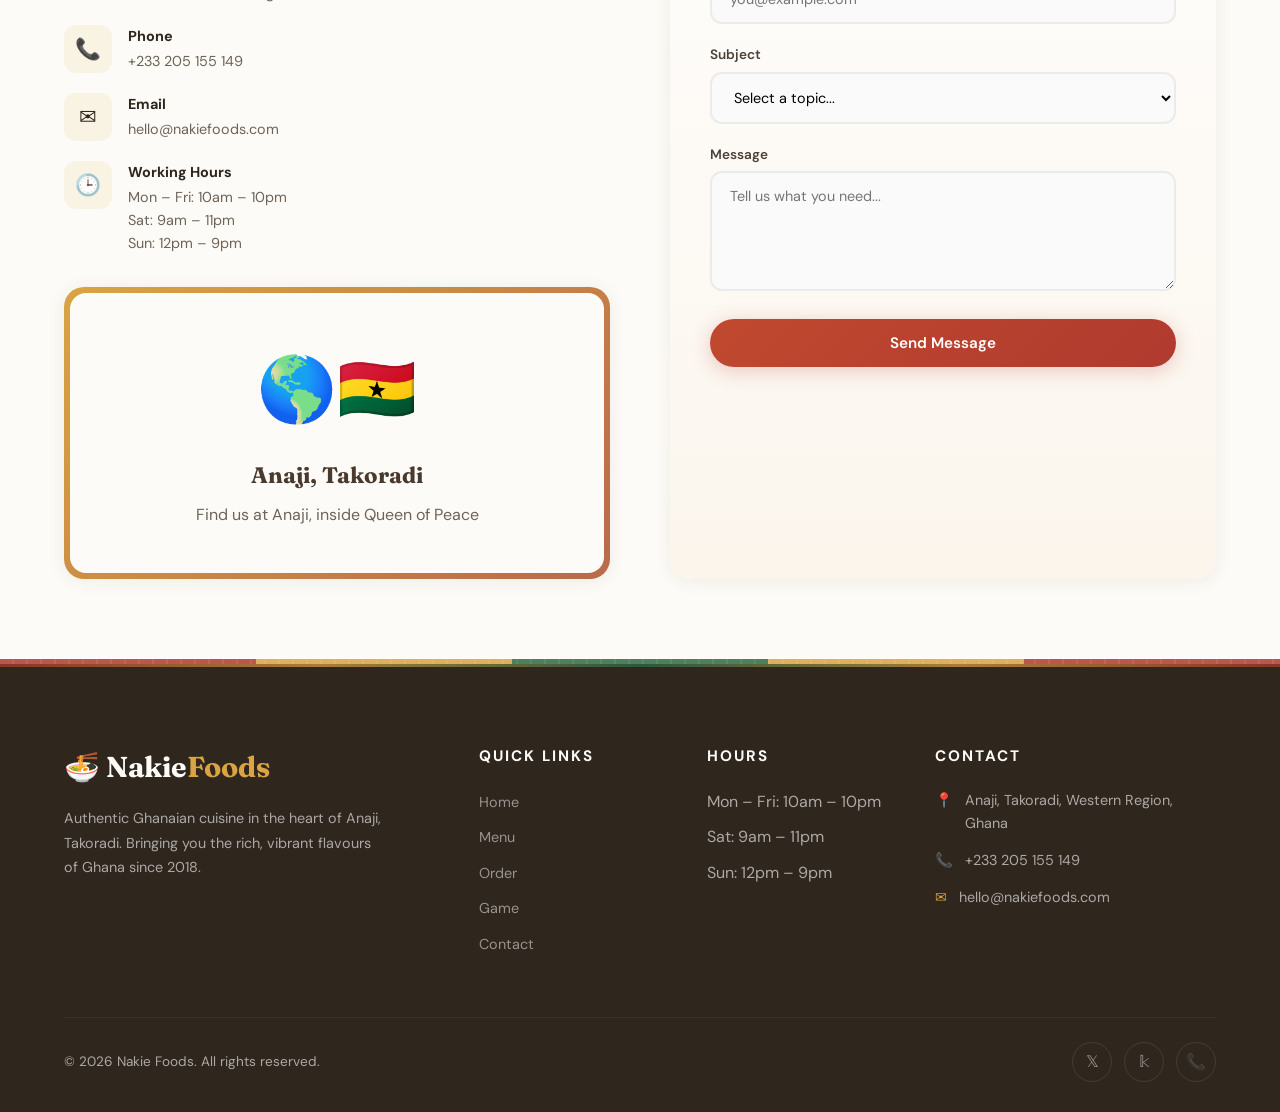
==== commit 58cd8ae8: "Add floating WhatsApp button and smart weekly promo bar - Floating WhatsApp chat button on every pag" ====
--- a/contact.html
+++ b/contact.html
@@ -8,6 +8,10 @@
   <link rel="stylesheet" href="css/style.css">
 </head>
 <body>
+
+<div class="promo-bar" id="promoBar">
+  <span id="promoText">Order on WhatsApp: +233 205 155 149</span>
+</div>
 
 <div class="loader" id="loader">
   <div class="loader-spinner"></div>
--- a/css/style.css
+++ b/css/style.css
@@ -111,7 +111,7 @@
 /* ─── NAV ─── */
 .nav {
   position: fixed;
-  top: 0;
+  top: 36px;
   left: 0;
   right: 0;
   z-index: 9999;
@@ -291,7 +291,7 @@
   grid-template-columns: 1fr 1fr;
   gap: 60px;
   align-items: center;
-  padding: 120px 0 80px;
+  padding: 156px 0 80px;
 }
 
 .hero-text .badge {
@@ -888,7 +888,7 @@
   background: linear-gradient(135deg, var(--black) 0%, #3A2E23 100%);
   position: relative;
   overflow: hidden;
-  padding-top: 80px;
+  padding-top: 116px;
 }
 .page-hero::before {
   content: '';
@@ -1415,6 +1415,73 @@
   padding-top: 8px;
 }
 
+/* ─── PROMO BAR ─── */
+.promo-bar {
+  position: fixed;
+  top: 0;
+  left: 0;
+  right: 0;
+  height: 36px;
+  z-index: 10000;
+  display: flex;
+  align-items: center;
+  justify-content: center;
+  background: var(--red);
+  color: #fff;
+  font-family: var(--font-alt);
+  font-size: 1.1rem;
+  font-weight: 600;
+  letter-spacing: 0.3px;
+  text-align: center;
+  padding: 0 16px;
+  box-shadow: 0 2px 8px rgba(0,0,0,0.12);
+}
+
+/* ─── FLOATING WHATSAPP ─── */
+.wa-float {
+  position: fixed;
+  bottom: 22px;
+  right: 22px;
+  z-index: 9998;
+  width: 58px;
+  height: 58px;
+  border-radius: 50%;
+  background: #25D366;
+  display: flex;
+  align-items: center;
+  justify-content: center;
+  box-shadow: 0 6px 20px rgba(37,211,102,0.4);
+  transition: all var(--transition);
+}
+.wa-float:hover {
+  transform: translateY(-3px) scale(1.05);
+  box-shadow: 0 10px 28px rgba(37,211,102,0.5);
+}
+.wa-float svg {
+  width: 30px;
+  height: 30px;
+  fill: #fff;
+}
+.wa-float .wa-tip {
+  position: absolute;
+  right: 68px;
+  top: 50%;
+  transform: translateY(-50%) translateX(6px);
+  background: var(--black);
+  color: var(--cream);
+  font-size: 0.8rem;
+  padding: 6px 12px;
+  border-radius: 8px;
+  white-space: nowrap;
+  opacity: 0;
+  pointer-events: none;
+  transition: all var(--transition);
+}
+.wa-float:hover .wa-tip {
+  opacity: 1;
+  transform: translateY(-50%) translateX(0);
+}
+
 /* ─── RESPONSIVE ─── */
 @media (max-width: 968px) {
   .delivery-cards { grid-template-columns: 1fr; }
@@ -1438,7 +1505,7 @@
   .hamburger { display: flex; }
   .nav-links {
     position: fixed;
-    top: 0;
+    top: 36px;
     right: -100%;
     width: 280px;
     height: 100vh;
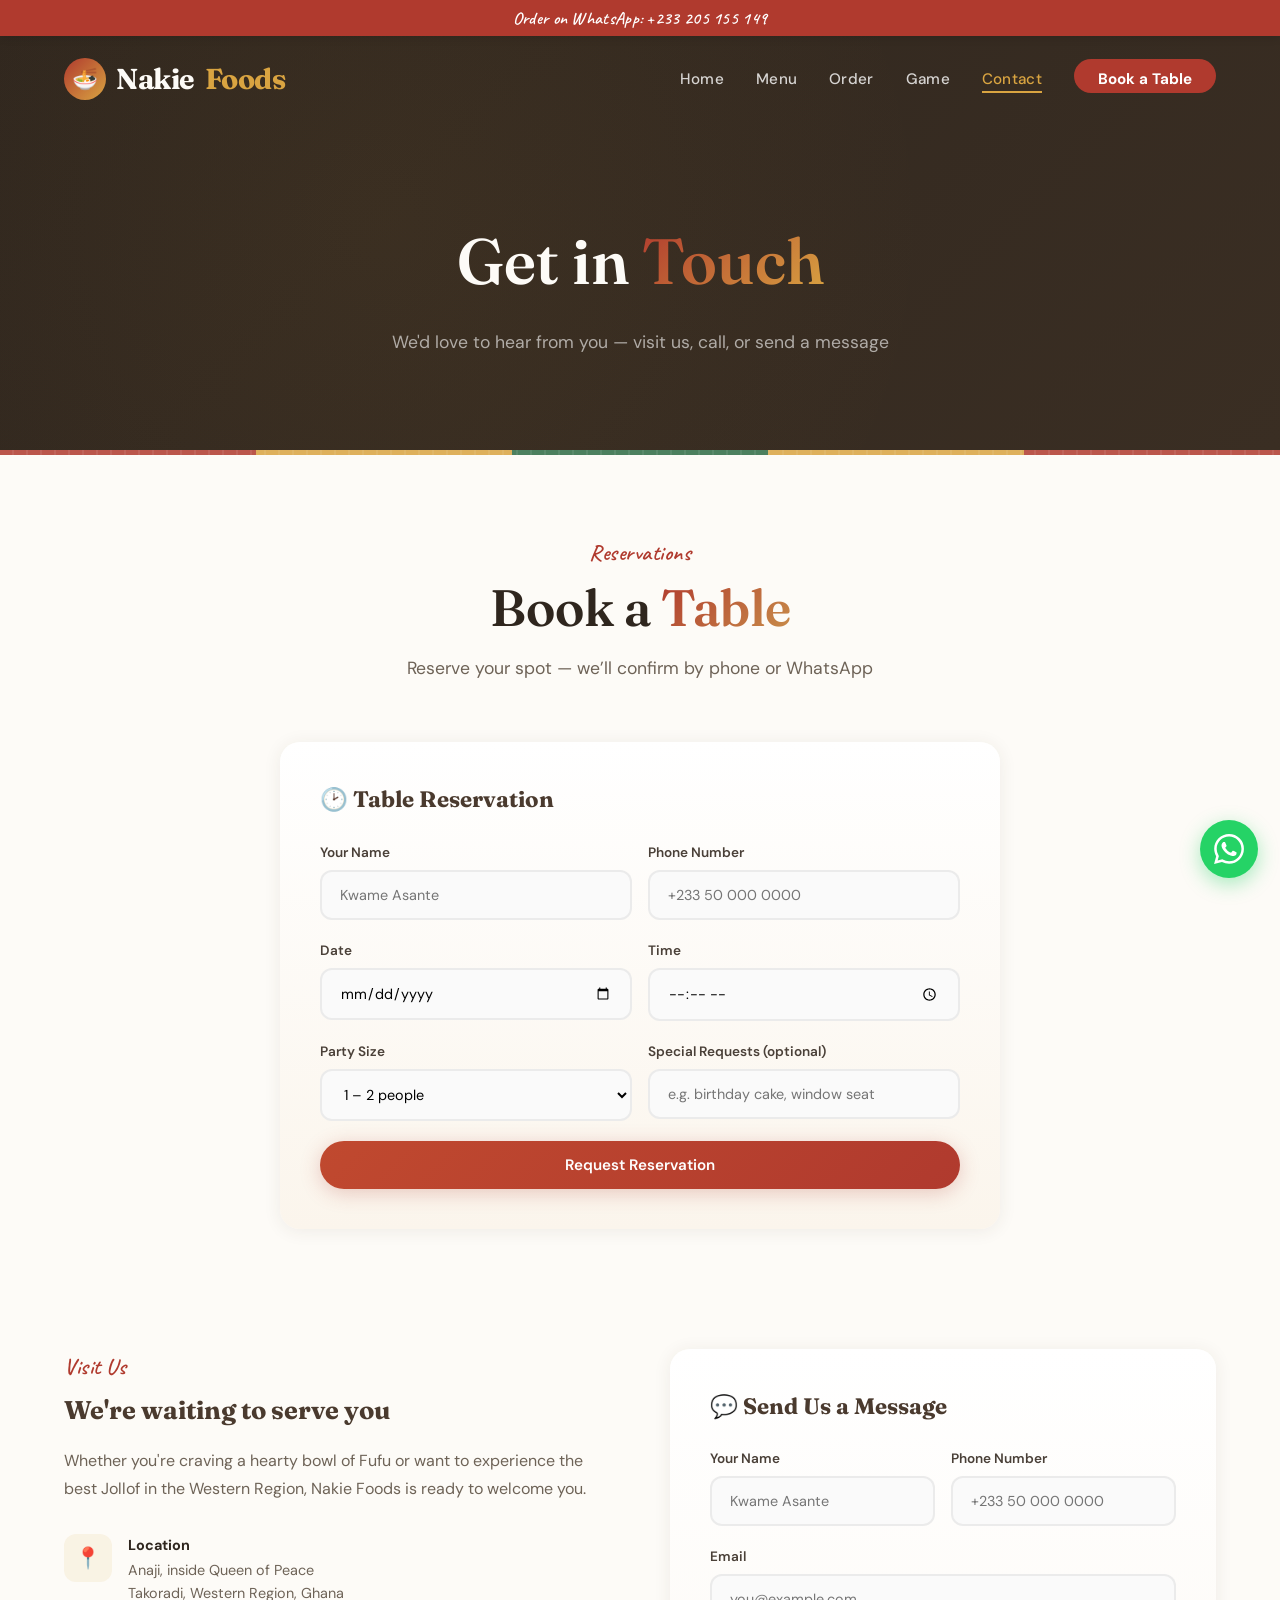
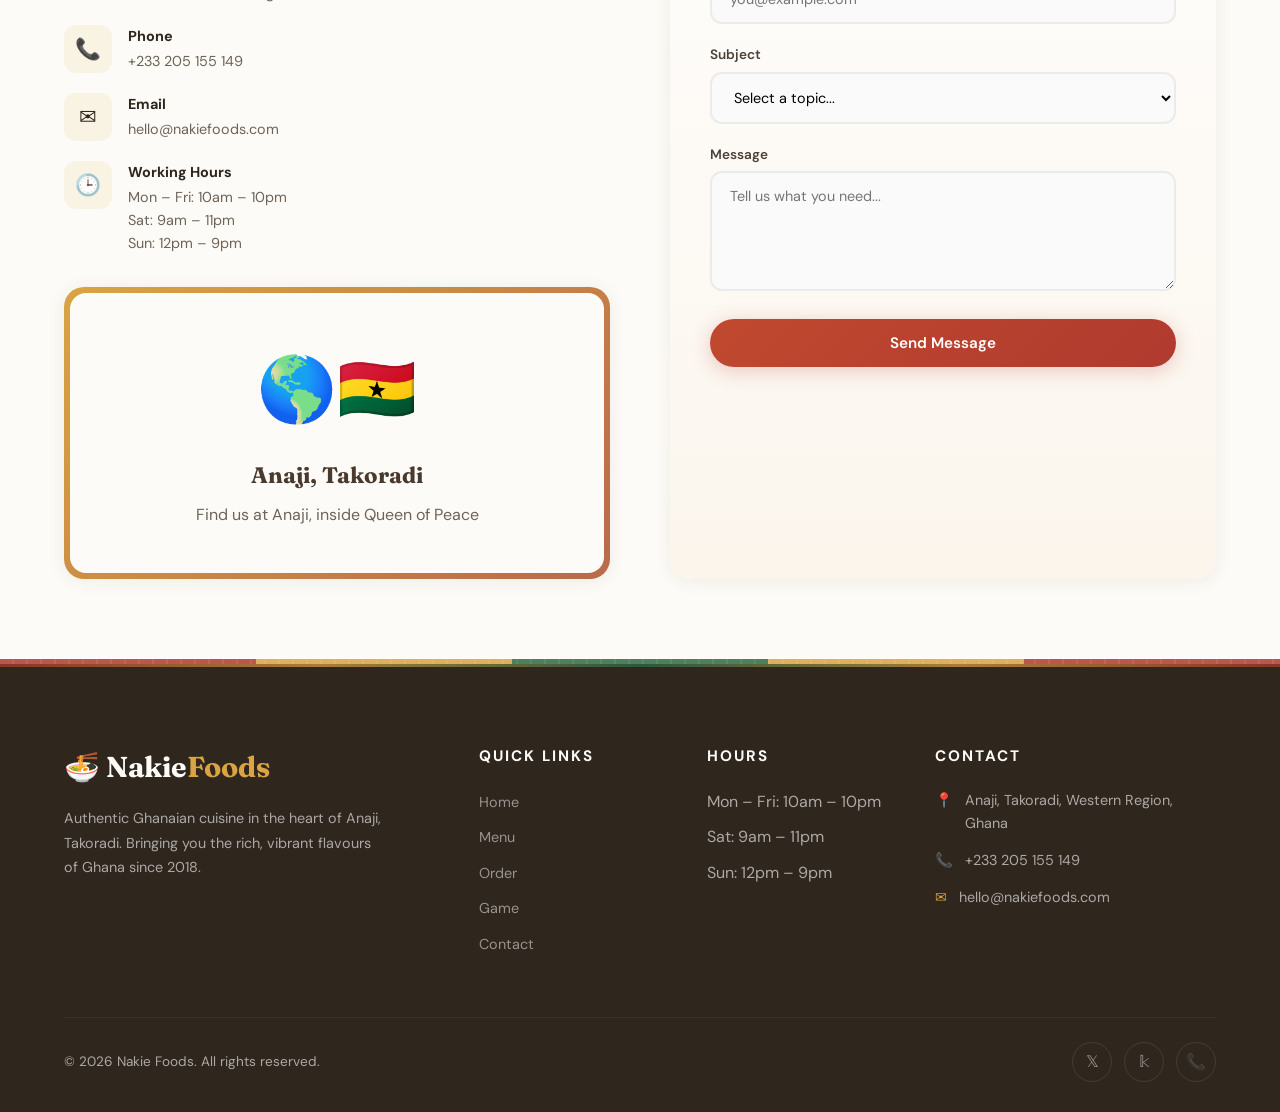
==== commit de7e51d4: "Fix Netlify order form submissions" ====
--- a/contact.html
+++ b/contact.html
@@ -55,7 +55,7 @@
     </div>
     <div class="contact-form reserve-form reveal">
       <h3>&#128337; Table Reservation</h3>
-      <form id="reserveForm" name="reservation" method="POST" data-netlify="true">
+      <form id="reserveForm" name="reservation" method="POST" action="/" data-netlify="true">
         <input type="hidden" name="form-name" value="reservation">
         <div class="form-row">
           <div class="form-group">
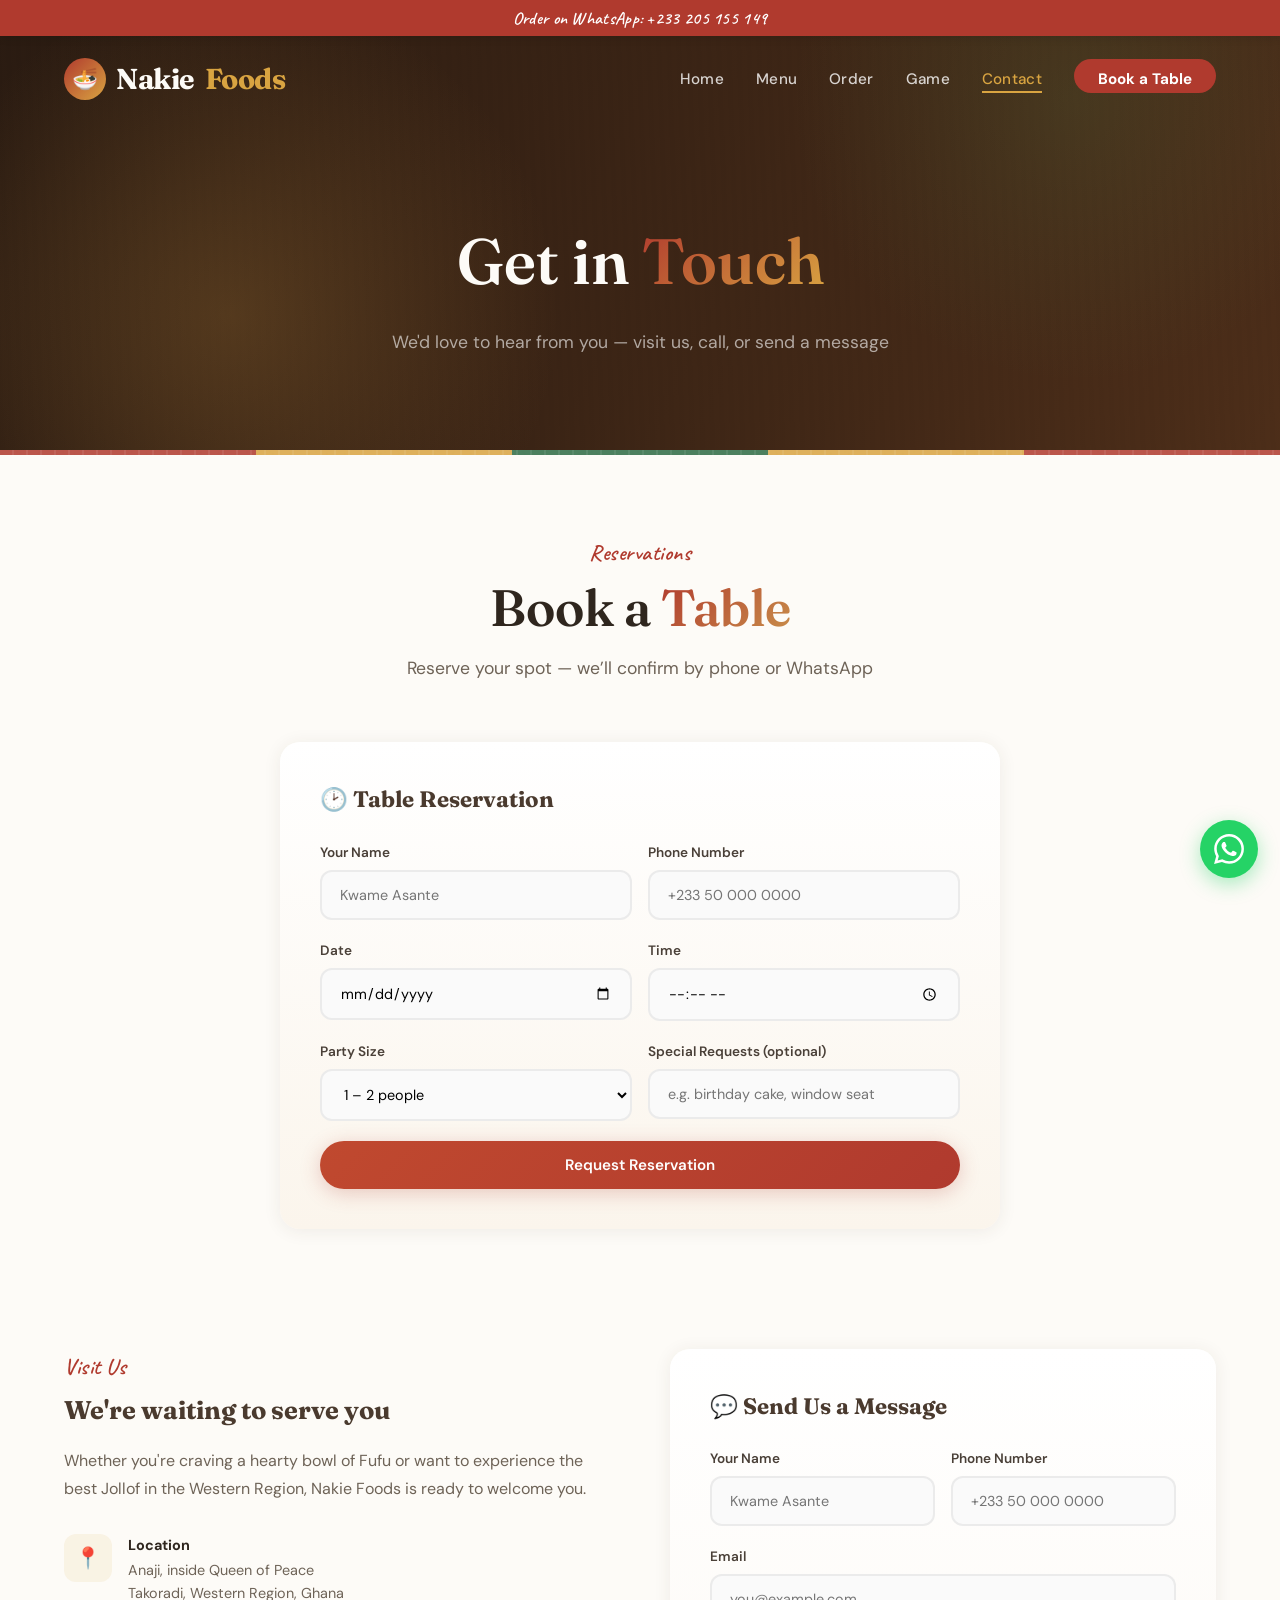
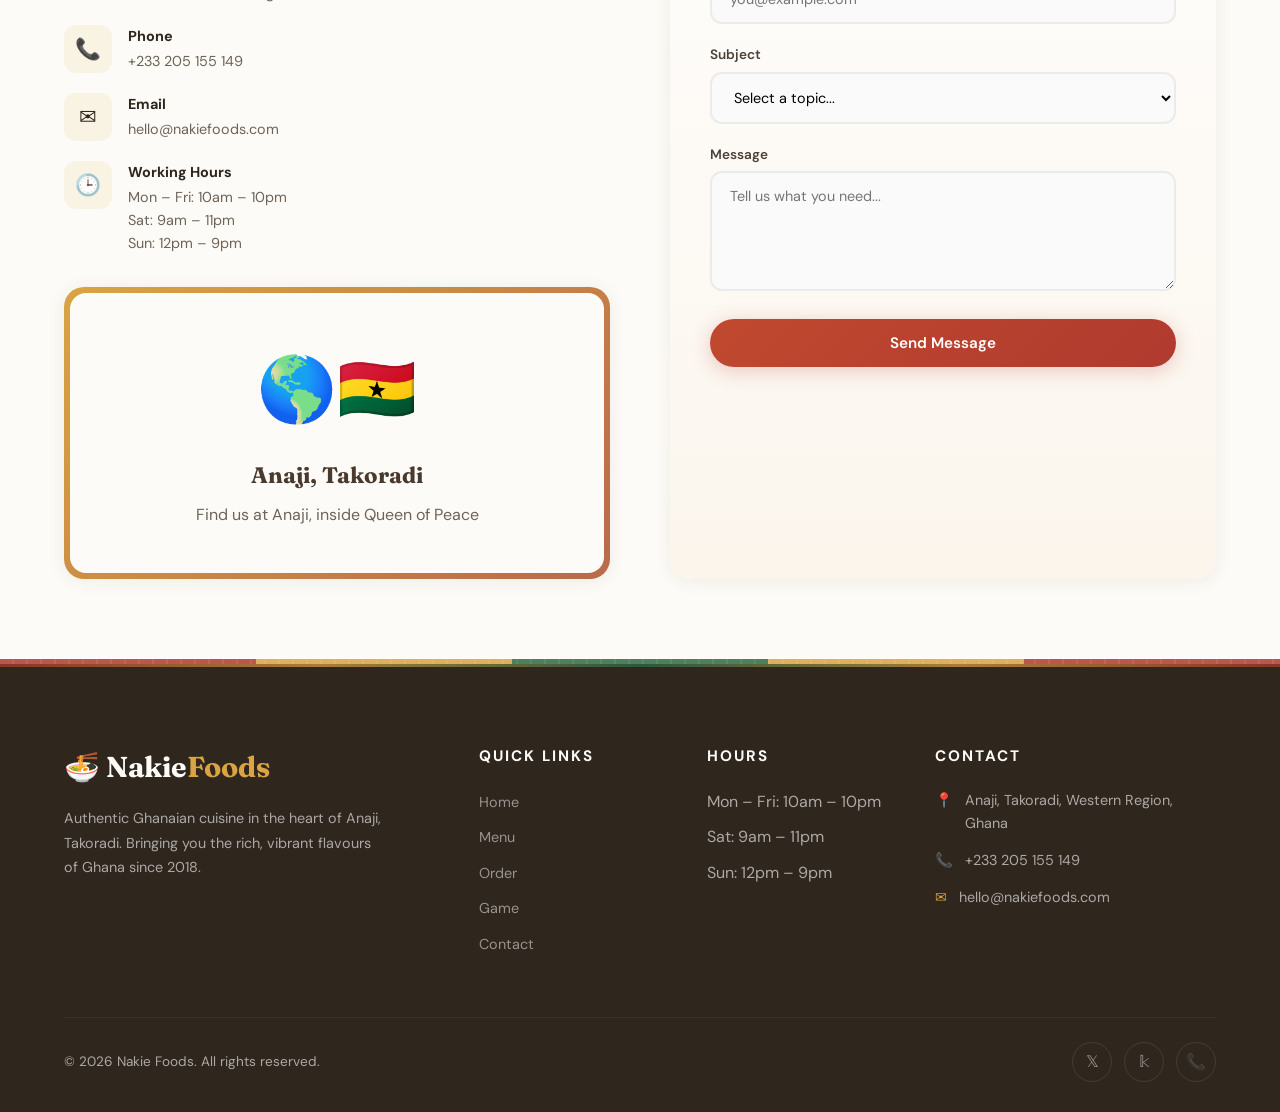
==== commit d0aa0c67: "Add order method choices and static form endpoint" ====
--- a/contact.html
+++ b/contact.html
@@ -55,7 +55,7 @@
     </div>
     <div class="contact-form reserve-form reveal">
       <h3>&#128337; Table Reservation</h3>
-      <form id="reserveForm" name="reservation" method="POST" action="/" data-netlify="true">
+      <form id="reserveForm" name="reservation" method="POST" action="netlify-forms.html" data-netlify="true">
         <input type="hidden" name="form-name" value="reservation">
         <div class="form-row">
           <div class="form-group">
--- a/css/style.css
+++ b/css/style.css
@@ -28,7 +28,11 @@
 body {
   font-family: var(--font-body);
   color: var(--black);
-  background: var(--cream);
+  background-color: var(--cream);
+  background-image:
+    radial-gradient(circle at 15% 20%, rgba(121, 82, 45, 0.045) 0 1px, transparent 1.5px),
+    radial-gradient(circle at 75% 65%, rgba(121, 82, 45, 0.035) 0 1px, transparent 1.5px);
+  background-size: 18px 18px, 23px 23px;
   overflow-x: hidden;
   line-height: 1.6;
 }
@@ -885,7 +889,9 @@
   align-items: center;
   justify-content: center;
   text-align: center;
-  background: linear-gradient(135deg, var(--black) 0%, #3A2E23 100%);
+  background:
+    linear-gradient(115deg, rgba(40, 26, 17, 0.94), rgba(77, 46, 25, 0.91)),
+    repeating-linear-gradient(88deg, #3b2416 0 5px, #482c1a 5px 10px);
   position: relative;
   overflow: hidden;
   padding-top: 116px;
@@ -894,7 +900,9 @@
   content: '';
   position: absolute;
   inset: 0;
-  background: radial-gradient(circle at 30% 50%, rgba(217,164,65,0.05), transparent 60%);
+  background:
+    radial-gradient(circle at 18% 70%, rgba(209, 152, 67, 0.21), transparent 30%),
+    radial-gradient(circle at 84% 22%, rgba(87, 126, 68, 0.18), transparent 25%);
 }
 .page-hero h1 {
   font-family: var(--font-display);
@@ -920,7 +928,9 @@
 
 .full-menu {
   padding: 80px 0;
-  background: var(--cream);
+  background:
+    linear-gradient(rgba(253, 251, 247, 0.9), rgba(253, 251, 247, 0.96)),
+    repeating-linear-gradient(0deg, transparent 0 31px, rgba(116, 79, 45, 0.06) 32px 33px);
 }
 .menu-tabs {
   display: flex;
@@ -933,7 +943,8 @@
   padding: 10px 28px;
   border-radius: 50px;
   border: 2px solid rgba(0,0,0,0.06);
-  background: linear-gradient(180deg, #FFFFFF, #FBF5EC);
+  background: linear-gradient(180deg, #fffef9, #f2e6d2);
+  box-shadow: 0 2px 0 rgba(91, 58, 30, 0.09);
   font-family: var(--font-body);
   font-size: 0.9rem;
   font-weight: 600;
@@ -946,7 +957,7 @@
   color: var(--black);
 }
 .menu-tab.active {
-  background: var(--red);
+  background: linear-gradient(135deg, #9b5132, #b56b3e);
   color: #fff;
   border-color: var(--red);
 }
@@ -998,20 +1009,22 @@
 .menu-item-block {
   display: flex;
   flex-direction: column;
-  background: linear-gradient(180deg, #FFFFFF, #FBF5EC);
+  background: linear-gradient(145deg, #fffef9, #f5ebd9);
+  border: 1px solid rgba(111, 75, 41, 0.15);
   border-radius: 16px;
   overflow: hidden;
   box-shadow: var(--shadow);
   transition: all var(--transition);
 }
 .menu-item-block:hover {
-  transform: translateY(-3px);
+  transform: translateY(-5px) rotate(-0.2deg);
   box-shadow: var(--shadow-lg);
 }
 .menu-item-block .item-img-full {
   width: 100%;
   height: 200px;
   object-fit: cover;
+  border-bottom: 5px solid rgba(123, 77, 41, 0.12);
 }
 .menu-item-block .item-body {
   padding: 20px;
@@ -1328,6 +1341,143 @@
   transform: translateY(-2px);
   box-shadow: 0 6px 16px rgba(37,211,102,0.35);
   color: white;
+}
+
+/* ─── MENU CART ─── */
+.add-to-cart {
+  margin-left: auto;
+  padding: 8px 12px;
+  border: 0;
+  border: 1px solid rgba(255,255,255,0.24);
+  border-radius: 50px;
+  background: linear-gradient(135deg, #4d6b45, #31583b);
+  color: #fff;
+  font: inherit;
+  font-size: 0.78rem;
+  font-weight: 700;
+  cursor: pointer;
+  transition: transform var(--transition), background var(--transition);
+}
+.add-to-cart:hover { background: linear-gradient(135deg, #9b5132, #b56b3e); transform: translateY(-2px); }
+.choose-order-method {
+  padding: 8px 11px;
+  border: 1px solid rgba(78, 50, 30, 0.32);
+  border-radius: 50px;
+  background: transparent;
+  color: #624129;
+  font: inherit;
+  font-size: 0.76rem;
+  font-weight: 700;
+  cursor: pointer;
+  transition: all var(--transition);
+}
+.choose-order-method:hover { background: #624129; color: #fff; transform: translateY(-2px); }
+.cart-toggle {
+  position: fixed;
+  right: 24px;
+  bottom: 88px;
+  z-index: 1001;
+  display: inline-flex;
+  align-items: center;
+  gap: 8px;
+  padding: 12px 16px;
+  border: 0;
+  border-radius: 50px;
+  background: linear-gradient(135deg, #4e321e, #745036);
+  color: #fff;
+  box-shadow: var(--shadow-lg);
+  font: inherit;
+  font-weight: 700;
+  cursor: pointer;
+}
+.cart-count {
+  display: grid;
+  place-items: center;
+  min-width: 22px;
+  height: 22px;
+  padding: 0 5px;
+  border-radius: 50px;
+  background: var(--gold);
+  color: var(--dark-brown);
+  font-size: 0.75rem;
+}
+.cart-panel {
+  position: fixed;
+  top: 0;
+  right: 0;
+  z-index: 1002;
+  display: flex;
+  flex-direction: column;
+  width: min(390px, 100%);
+  height: 100dvh;
+  padding: 24px;
+  background-color: #fffaf0;
+  background-image:
+    linear-gradient(90deg, rgba(123, 79, 42, 0.045) 1px, transparent 1px),
+    linear-gradient(rgba(123, 79, 42, 0.04) 1px, transparent 1px);
+  background-size: 18px 18px;
+  box-shadow: -8px 0 30px rgba(45, 29, 19, 0.2);
+  transform: translateX(105%);
+  transition: transform 0.25s ease;
+}
+.cart-panel.open { transform: translateX(0); }
+.cart-header { display: flex; align-items: center; justify-content: space-between; padding-bottom: 16px; border-bottom: 1px dashed rgba(72, 43, 25, 0.28); }
+.cart-header h2 { margin: 0; color: var(--dark-brown); }
+.cart-kicker { margin: 0 0 2px; color: #7d5b39; font-family: var(--font-alt); font-size: 1.05rem; line-height: 1; }
+.cart-close { width: 36px; height: 36px; border: 0; border-radius: 50%; background: #f4ede3; color: var(--dark-brown); font-size: 1.8rem; line-height: 1; cursor: pointer; }
+.cart-items { flex: 1; overflow-y: auto; padding: 12px 0; }
+.cart-empty { color: #777; line-height: 1.6; }
+.cart-item { display: flex; align-items: center; justify-content: space-between; gap: 12px; padding: 14px 0; border-bottom: 1px dashed rgba(72, 43, 25, 0.18); }
+.cart-item strong, .cart-item span { display: block; }
+.cart-item strong { color: var(--dark-brown); font-size: 0.92rem; }
+.cart-item > div:first-child > span { margin-top: 4px; color: var(--red); font-weight: 700; font-size: 0.85rem; }
+.cart-quantity { display: flex; align-items: center; gap: 8px; }
+.cart-quantity button { width: 28px; height: 28px; border: 1px solid #d9cdbd; border-radius: 6px; background: #fff; color: var(--dark-brown); font-size: 1.1rem; cursor: pointer; }
+.cart-quantity span { min-width: 14px; text-align: center; font-weight: 700; }
+.cart-footer { border-top: 1px dashed rgba(72, 43, 25, 0.28); padding-top: 16px; }
+.cart-total { margin: 0 0 14px; color: var(--dark-brown); font-weight: 800; }
+.cart-checkout { width: 100%; justify-content: center; }
+.clear-cart { display: block; margin: 10px auto 0; border: 0; background: transparent; color: #7a604b; font: inherit; font-size: 0.8rem; text-decoration: underline; cursor: pointer; }
+.order-choice {
+  position: fixed;
+  inset: 0;
+  z-index: 1003;
+  display: grid;
+  place-items: center;
+  padding: 20px;
+  background: rgba(39, 25, 16, 0.54);
+  opacity: 0;
+  visibility: hidden;
+  transition: opacity 0.2s ease, visibility 0.2s ease;
+}
+.order-choice.open { opacity: 1; visibility: visible; }
+.order-choice-card {
+  position: relative;
+  width: min(440px, 100%);
+  padding: 34px;
+  border: 1px solid rgba(101, 65, 36, 0.2);
+  border-radius: 18px;
+  background: #fffaf0;
+  background-image: linear-gradient(90deg, rgba(123, 79, 42, 0.04) 1px, transparent 1px), linear-gradient(rgba(123, 79, 42, 0.035) 1px, transparent 1px);
+  background-size: 18px 18px;
+  box-shadow: 0 18px 48px rgba(30, 18, 10, 0.32);
+  transform: translateY(12px) scale(0.98);
+  transition: transform 0.2s ease;
+}
+.order-choice.open .order-choice-card { transform: translateY(0) scale(1); }
+.order-choice-card h2 { margin: 0 0 10px; color: var(--dark-brown); font-family: var(--font-display); font-size: 1.65rem; line-height: 1.2; }
+.order-choice-text { margin: 0; color: #6d5b4b; }
+.order-choice-close { position: absolute; top: 14px; right: 14px; width: 34px; height: 34px; border: 0; border-radius: 50%; background: #f0e4d2; color: #5a3b25; font-size: 1.6rem; line-height: 1; cursor: pointer; }
+.order-choice-actions { display: grid; grid-template-columns: 1fr 1fr; gap: 10px; margin-top: 24px; }
+.order-choice-actions .btn { justify-content: center; padding: 12px 10px; font-size: 0.8rem; }
+
+@media (max-width: 600px) {
+  .cart-toggle { right: 16px; bottom: 80px; padding: 10px 13px; font-size: 0.82rem; }
+  .cart-panel { padding: 20px; }
+  .add-to-cart { padding: 7px 10px; font-size: 0.72rem; }
+  .choose-order-method { padding: 7px 9px; font-size: 0.7rem; }
+  .order-choice-card { padding: 30px 22px 24px; }
+  .order-choice-actions { grid-template-columns: 1fr; }
 }
 
 /* ─── WEEKLY MENU ─── */
